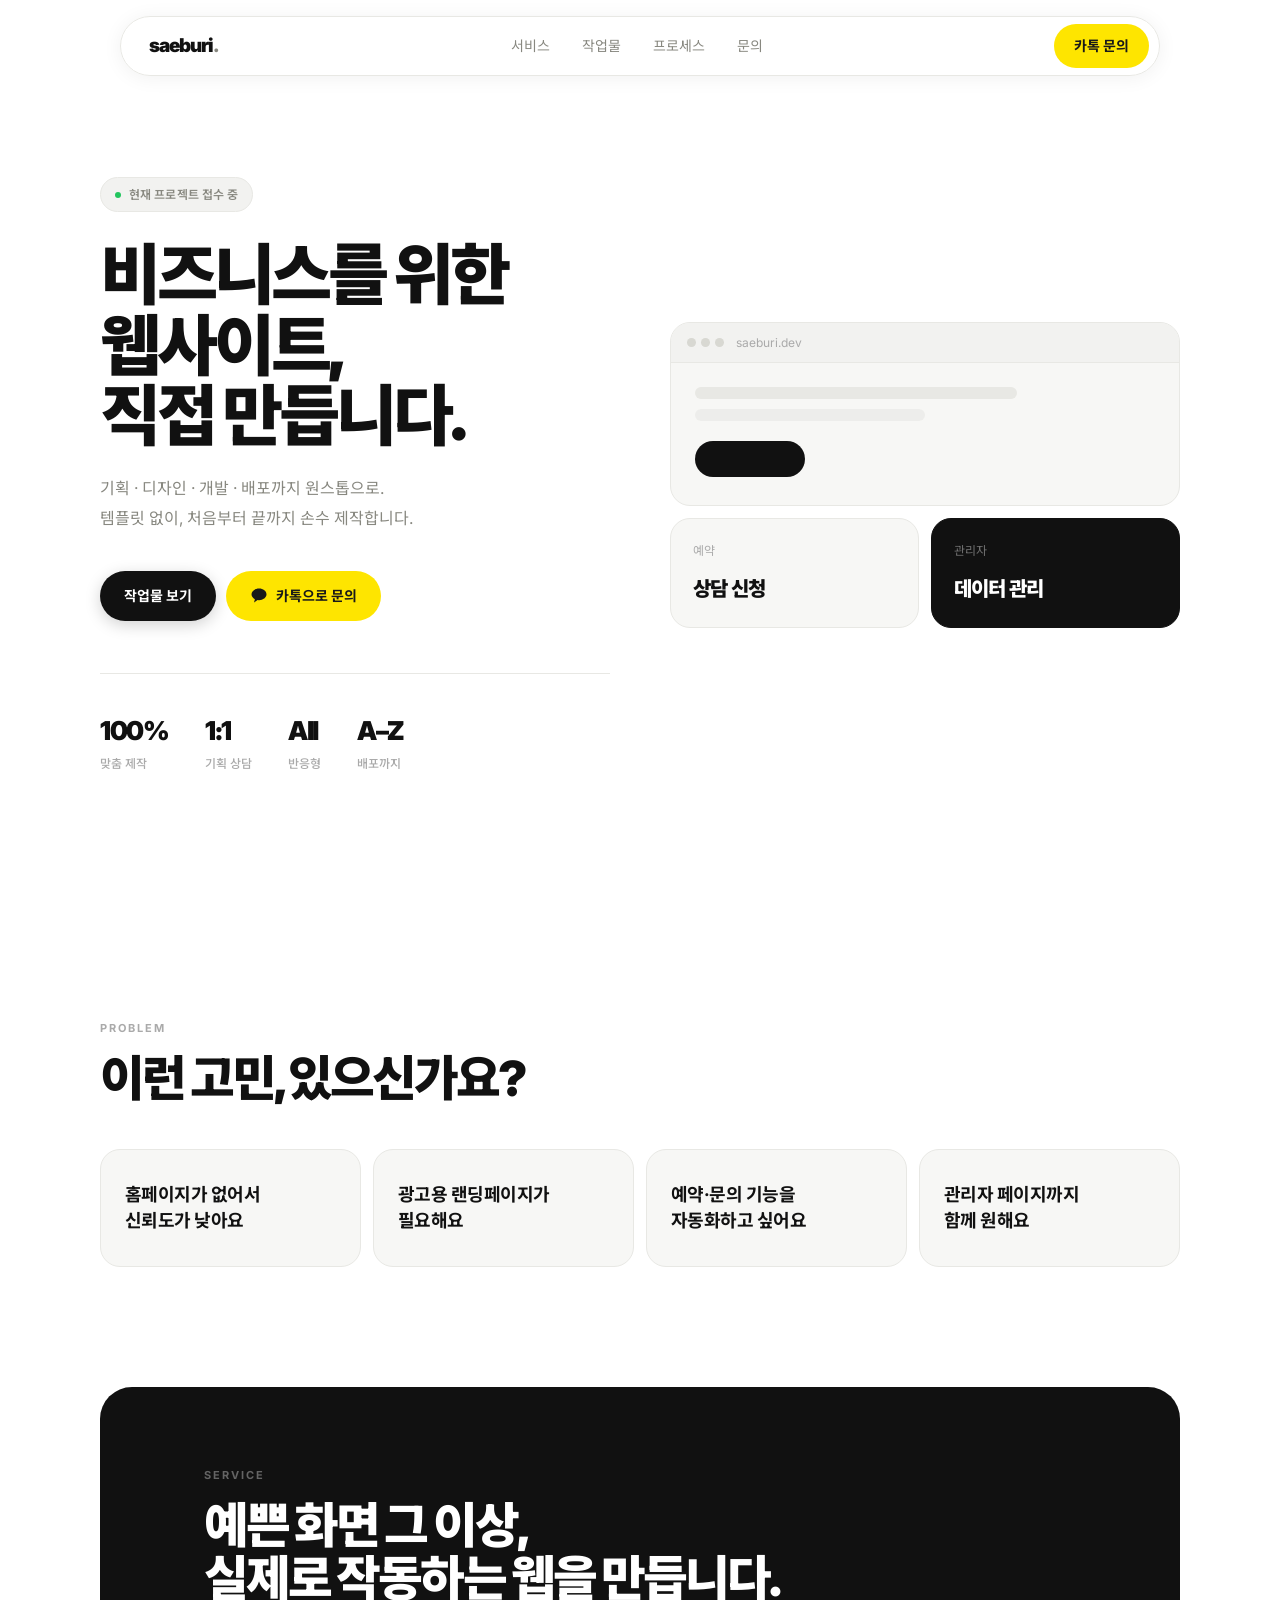
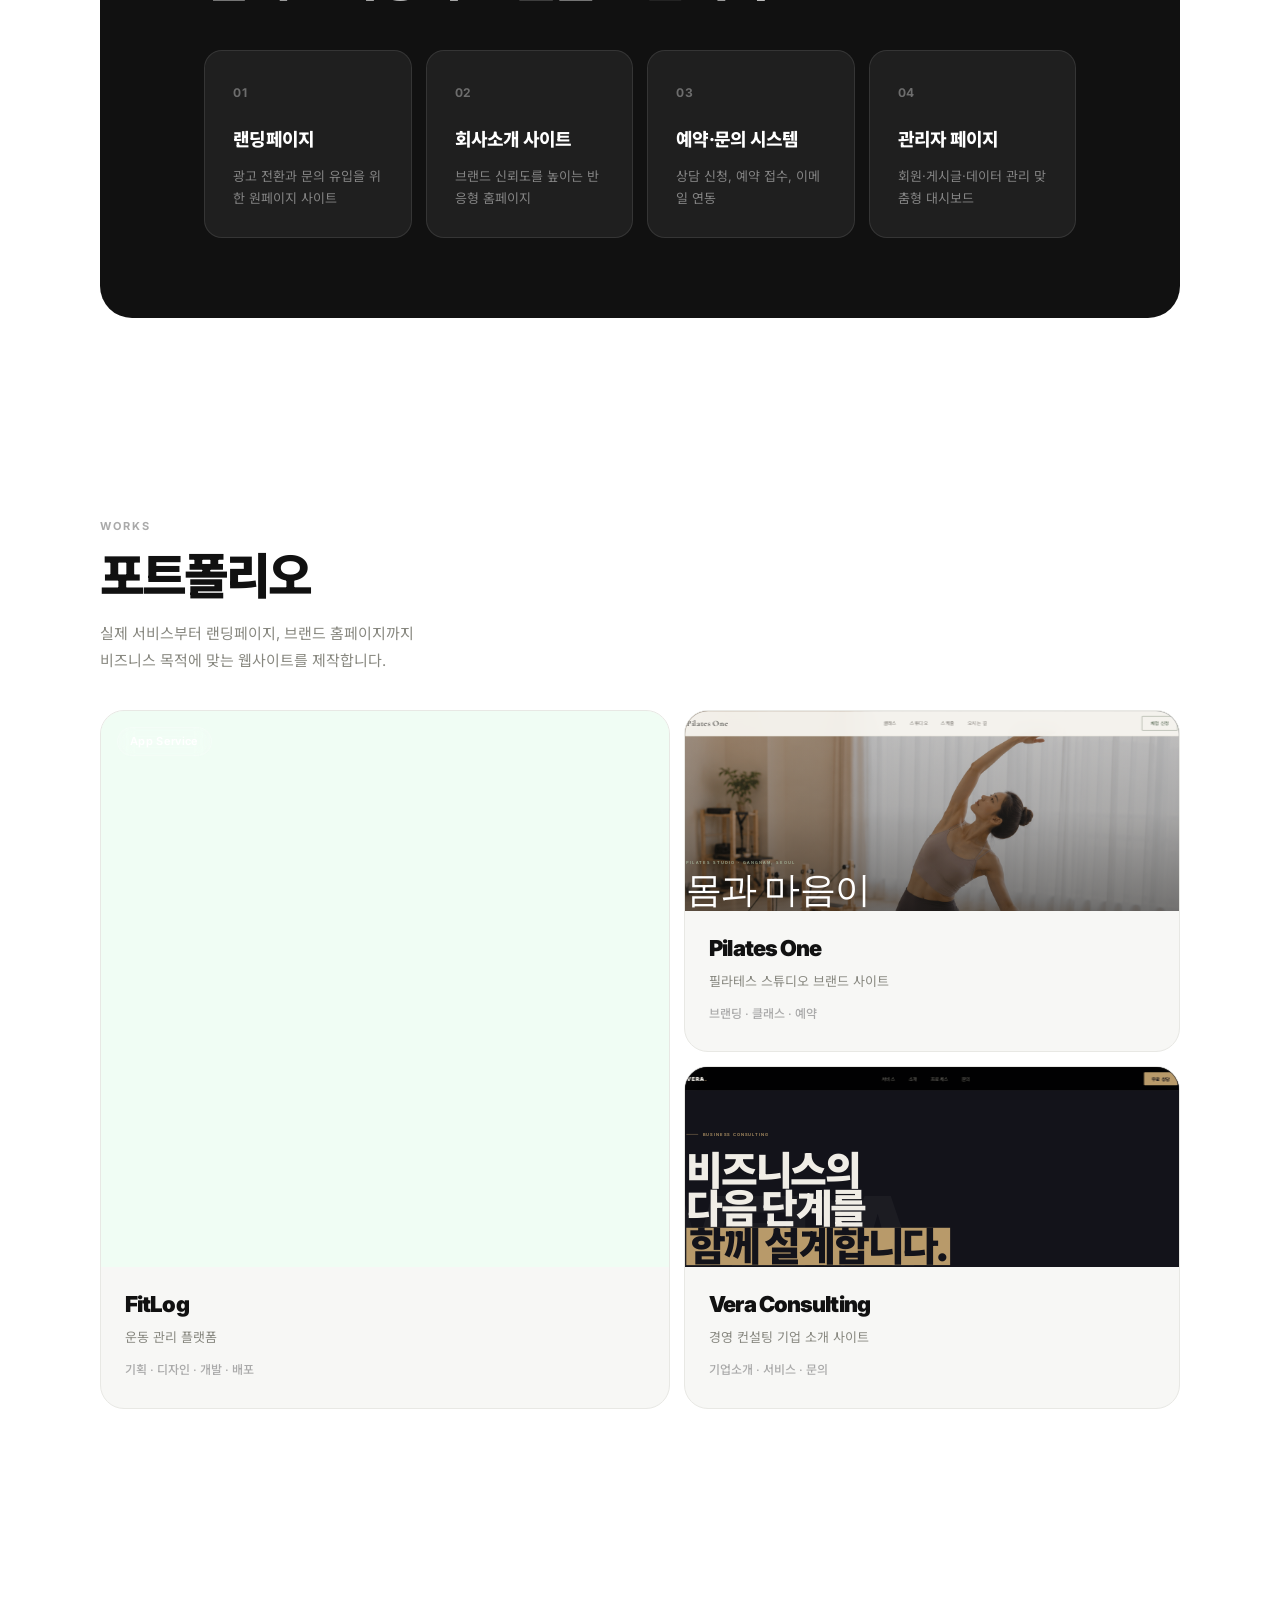
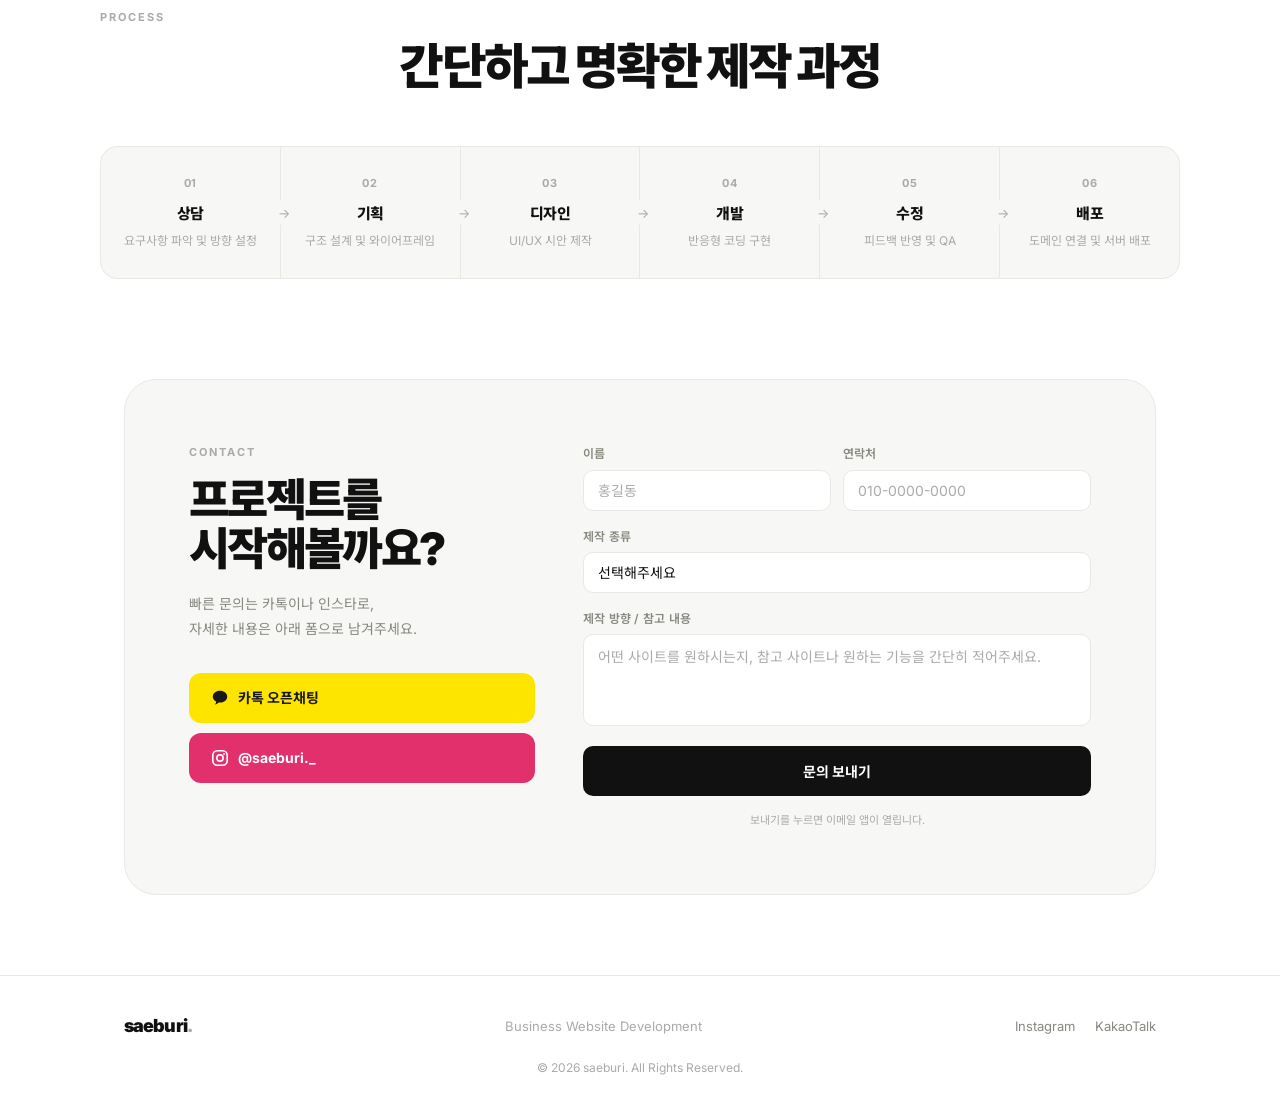
==== index.html @ e7683516 "Initial commit: saeburi portfolio site" ====
<!DOCTYPE html>
<html lang="ko">
<head>
  <meta charset="UTF-8" />
  <meta name="viewport" content="width=device-width, initial-scale=1.0" />
  <title>saeburi | 웹사이트 제작</title>
  <link rel="preconnect" href="https://fonts.googleapis.com">
  <link rel="preconnect" href="https://fonts.gstatic.com" crossorigin>
  <link href="https://fonts.googleapis.com/css2?family=Inter:wght@400;500;600;700;800;900&family=Noto+Sans+KR:wght@400;500;600;700;800;900&display=swap" rel="stylesheet">
  <link rel="stylesheet" href="style.css" />
</head>
<body>

  <!-- NAV -->
  <header class="nav-wrap">
    <nav class="nav">
      <a href="#home" class="nav-logo">saeburi<span class="dot">.</span></a>
      <ul class="nav-links">
        <li><a href="#service">서비스</a></li>
        <li><a href="#works">작업물</a></li>
        <li><a href="#process">프로세스</a></li>
        <li><a href="#contact">문의</a></li>
      </ul>
      <a href="https://open.kakao.com/o/szGfuDyi" target="_blank" class="nav-cta">카톡 문의</a>
    </nav>
  </header>

  <main>

    <!-- HERO -->
    <section id="home" class="hero">
      <div class="hero-inner">
        <div class="hero-badge">
          <span class="badge-dot"></span>
          현재 프로젝트 접수 중
        </div>
        <h1 class="hero-title">
          <span class="line">비즈니스를 위한</span>
          <span class="line grad">웹사이트,</span>
          <span class="line">직접 만듭니다.</span>
        </h1>
        <p class="hero-sub">
          기획 · 디자인 · 개발 · 배포까지 원스톱으로.<br>
          템플릿 없이, 처음부터 끝까지 손수 제작합니다.
        </p>
        <div class="hero-btns">
          <a href="#works" class="hbtn primary">작업물 보기</a>
          <a href="https://open.kakao.com/o/szGfuDyi" target="_blank" class="hbtn kakao">
            <svg width="18" height="18" viewBox="0 0 18 18" fill="none"><path d="M9 1.5C4.858 1.5 1.5 4.134 1.5 7.37c0 2.075 1.352 3.895 3.394 4.95l-.864 3.13 3.56-2.347A9.3 9.3 0 009 13.24c4.142 0 7.5-2.634 7.5-5.87S13.142 1.5 9 1.5z" fill="currentColor"/></svg>
            카톡으로 문의
          </a>
        </div>
        <div class="hero-stats">
          <div><b>100%</b><span>맞춤 제작</span></div>
          <div><b>1:1</b><span>기획 상담</span></div>
          <div><b>All</b><span>반응형</span></div>
          <div><b>A–Z</b><span>배포까지</span></div>
        </div>
      </div>
      <div class="hero-visual">
        <div class="hv-card main">
          <div class="hv-browser">
            <div class="hv-dots"><span></span><span></span><span></span></div>
            <span>saeburi.dev</span>
          </div>
          <div class="hv-body">
            <div class="hv-bar w70"></div>
            <div class="hv-bar w50 sm"></div>
            <div class="hv-btn"></div>
          </div>
        </div>
        <div class="hv-row">
          <div class="hv-card mini green">
            <p>예약</p>
            <strong>상담 신청</strong>
          </div>
          <div class="hv-card mini dark">
            <p>관리자</p>
            <strong>데이터 관리</strong>
          </div>
        </div>
      </div>
    </section>

    <!-- PROBLEM -->
    <section class="problem-section">
      <div class="wrap">
        <div class="section-label">Problem</div>
        <h2 class="section-title">이런 고민, 있으신가요?</h2>
        <div class="bento">
          <div class="bento-card b1">홈페이지가 없어서<br>신뢰도가 낮아요</div>
          <div class="bento-card b2">광고용 랜딩페이지가<br>필요해요</div>
          <div class="bento-card b3">예약·문의 기능을<br>자동화하고 싶어요</div>
          <div class="bento-card b4">관리자 페이지까지<br>함께 원해요</div>
        </div>
      </div>
    </section>

    <!-- SERVICE -->
    <section id="service" class="service-section">
      <div class="wrap">
        <div class="section-label">Service</div>
        <h2 class="section-title">예쁜 화면 그 이상,<br>실제로 작동하는 웹을 만듭니다.</h2>
        <div class="service-grid">
          <div class="svc-card">
            <span class="svc-num">01</span>
            <h3>랜딩페이지</h3>
            <p>광고 전환과 문의 유입을 위한 원페이지 사이트</p>
          </div>
          <div class="svc-card">
            <span class="svc-num">02</span>
            <h3>회사소개 사이트</h3>
            <p>브랜드 신뢰도를 높이는 반응형 홈페이지</p>
          </div>
          <div class="svc-card">
            <span class="svc-num">03</span>
            <h3>예약·문의 시스템</h3>
            <p>상담 신청, 예약 접수, 이메일 연동</p>
          </div>
          <div class="svc-card">
            <span class="svc-num">04</span>
            <h3>관리자 페이지</h3>
            <p>회원·게시글·데이터 관리 맞춤형 대시보드</p>
          </div>
        </div>
      </div>
    </section>

    <!-- WORKS -->
    <section id="works" class="works-section">
      <div class="wrap">
        <div class="section-label">Works</div>
        <h2 class="section-title">포트폴리오</h2>
        <p class="works-desc">실제 서비스부터 랜딩페이지, 브랜드 홈페이지까지<br>비즈니스 목적에 맞는 웹사이트를 제작합니다.</p>
        <div class="works-grid">
          <article class="wk-card wk-large">
            <a href="https://fitlog-web-inky.vercel.app/" target="_blank" class="wk-link">
              <div class="wk-thumb fitlog">
                <div class="wk-badge">App Service</div>
                <div class="wk-hover">바로가기 →</div>
                <iframe
                  src="https://fitlog-web-inky.vercel.app/"
                  class="wk-iframe"
                  scrolling="no"
                  tabindex="-1"
                ></iframe>
              </div>
              <div class="wk-info">
                <h3>FitLog</h3>
                <p>운동 관리 플랫폼</p>
                <div class="wk-tags"><span>기획 · 디자인 · 개발 · 배포</span></div>
              </div>
            </a>
          </article>
          <article class="wk-card">
            <a href="pilates.html" target="_blank" class="wk-link">
              <div class="wk-thumb pilates">
                <div class="wk-badge">Pilates Studio</div>
                <div class="wk-hover">바로가기 →</div>
                <iframe src="pilates.html" class="wk-iframe" scrolling="no" tabindex="-1"></iframe>
              </div>
              <div class="wk-info">
                <h3>Pilates One</h3>
                <p>필라테스 스튜디오 브랜드 사이트</p>
                <div class="wk-tags"><span>브랜딩 · 클래스 · 예약</span></div>
              </div>
            </a>
          </article>
          <article class="wk-card">
            <a href="consulting.html" target="_blank" class="wk-link">
              <div class="wk-thumb consulting">
                <div class="wk-badge">Consulting</div>
                <div class="wk-hover">바로가기 →</div>
                <iframe src="consulting.html" class="wk-iframe" scrolling="no" tabindex="-1"></iframe>
              </div>
              <div class="wk-info">
                <h3>Vera Consulting</h3>
                <p>경영 컨설팅 기업 소개 사이트</p>
                <div class="wk-tags"><span>기업소개 · 서비스 · 문의</span></div>
              </div>
            </a>
          </article>
        </div>
      </div>
    </section>

    <!-- PROCESS -->
    <section id="process" class="process-section">
      <div class="wrap">
        <div class="section-label">Process</div>
        <h2 class="section-title center">간단하고 명확한 제작 과정</h2>
        <div class="process-list">
          <div class="proc-item">
            <span class="proc-num">01</span>
            <strong>상담</strong>
            <p>요구사항 파악 및 방향 설정</p>
          </div>
          <div class="proc-item">
            <span class="proc-num">02</span>
            <strong>기획</strong>
            <p>구조 설계 및 와이어프레임</p>
          </div>
          <div class="proc-item">
            <span class="proc-num">03</span>
            <strong>디자인</strong>
            <p>UI/UX 시안 제작</p>
          </div>
          <div class="proc-item">
            <span class="proc-num">04</span>
            <strong>개발</strong>
            <p>반응형 코딩 구현</p>
          </div>
          <div class="proc-item">
            <span class="proc-num">05</span>
            <strong>수정</strong>
            <p>피드백 반영 및 QA</p>
          </div>
          <div class="proc-item">
            <span class="proc-num">06</span>
            <strong>배포</strong>
            <p>도메인 연결 및 서버 배포</p>
          </div>
        </div>
      </div>
    </section>

    <!-- CONTACT -->
    <section id="contact" class="contact-section">
      <div class="wrap contact-wrap">
        <div class="contact-left">
          <div class="section-label">Contact</div>
          <h2 class="contact-title">프로젝트를<br>시작해볼까요?</h2>
          <p class="contact-sub">빠른 문의는 카톡이나 인스타로,<br>자세한 내용은 아래 폼으로 남겨주세요.</p>
          <div class="contact-quick">
            <a href="https://open.kakao.com/o/szGfuDyi" target="_blank" class="cbtn kakao">
              <svg width="18" height="18" viewBox="0 0 20 20" fill="none"><path d="M10 2C5.582 2 2 4.926 2 8.52c0 2.306 1.502 4.328 3.771 5.5l-.96 3.48 3.956-2.608A10.3 10.3 0 0010 15.04c4.418 0 8-2.926 8-6.52S14.418 2 10 2z" fill="currentColor"/></svg>
              카톡 오픈채팅
            </a>
            <a href="https://instagram.com/saeburi._" target="_blank" class="cbtn insta">
              <svg width="18" height="18" viewBox="0 0 20 20" fill="none"><rect x="2" y="2" width="16" height="16" rx="5" stroke="currentColor" stroke-width="1.8"/><circle cx="10" cy="10" r="3.5" stroke="currentColor" stroke-width="1.8"/><circle cx="14.5" cy="5.5" r="1" fill="currentColor"/></svg>
              @saeburi._
            </a>
          </div>
        </div>
        <form class="contact-form" id="contactForm">
          <div class="form-row">
            <div class="form-group">
              <label for="f-name">이름</label>
              <input type="text" id="f-name" placeholder="홍길동" required />
            </div>
            <div class="form-group">
              <label for="f-contact">연락처</label>
              <input type="text" id="f-contact" placeholder="010-0000-0000" />
            </div>
          </div>
          <div class="form-group">
            <label for="f-type">제작 종류</label>
            <select id="f-type">
              <option value="" disabled selected>선택해주세요</option>
              <option>랜딩페이지</option>
              <option>회사소개 사이트</option>
              <option>예약·문의 시스템</option>
              <option>관리자 페이지</option>
              <option>기타</option>
            </select>
          </div>
          <div class="form-group">
            <label for="f-desc">제작 방향 / 참고 내용</label>
            <textarea id="f-desc" rows="4" placeholder="어떤 사이트를 원하시는지, 참고 사이트나 원하는 기능을 간단히 적어주세요."></textarea>
          </div>
          <button type="submit" class="form-submit">문의 보내기</button>
          <p class="form-note">보내기를 누르면 이메일 앱이 열립니다.</p>
        </form>
      </div>
    </section>

  </main>

  <footer class="footer">
    <div class="wrap footer-inner">
      <strong class="footer-logo">saeburi<span>.</span></strong>
      <span>Business Website Development</span>
      <div class="footer-links">
        <a href="https://instagram.com/saeburi._" target="_blank">Instagram</a>
        <a href="https://open.kakao.com/o/szGfuDyi" target="_blank">KakaoTalk</a>
      </div>
    </div>
    <p class="footer-copy">© 2026 saeburi. All Rights Reserved.</p>
  </footer>

  <script src="script.js"></script>
</body>
</html>
---- style.css ----
:root {
  --bg: #ffffff;
  --bg2: #f7f7f5;
  --surface: #f2f2f0;
  --border: #e8e8e4;
  --border2: #d8d8d2;
  --text: #111111;
  --muted: #888880;
  --subtle: #aaaaaa;
  --accent: #111111;
  --kakao: #FEE500;
  --kakao-text: #191919;
  --insta: #E1306C;
}

*, *::before, *::after { box-sizing: border-box; margin: 0; padding: 0; }
html { scroll-behavior: smooth; }
body {
  font-family: 'Inter', 'Noto Sans KR', sans-serif;
  background: var(--bg);
  color: var(--text);
  line-height: 1.6;
  overflow-x: hidden;
}
a { text-decoration: none; color: inherit; }

.wrap {
  width: min(1080px, calc(100% - 48px));
  margin: 0 auto;
}

/* ── NAV ── */
.nav-wrap {
  position: fixed;
  top: 16px;
  left: 50%;
  transform: translateX(-50%);
  width: min(1040px, calc(100% - 32px));
  z-index: 100;
  transition: top .3s;
}
.nav {
  background: rgba(255,255,255,.88);
  backdrop-filter: blur(20px);
  border: 1px solid var(--border);
  border-radius: 999px;
  height: 60px;
  display: flex;
  align-items: center;
  justify-content: space-between;
  padding: 0 10px 0 28px;
  box-shadow: 0 2px 20px rgba(0,0,0,.06);
}
.nav-logo {
  font-size: 19px;
  font-weight: 900;
  letter-spacing: -.05em;
  color: var(--text);
}
.nav-logo .dot { color: var(--muted); }
.nav-links {
  display: flex;
  list-style: none;
  gap: 32px;
}
.nav-links a {
  font-size: 14px;
  color: var(--muted);
  transition: color .2s;
}
.nav-links a:hover { color: var(--text); }
.nav-cta {
  background: var(--kakao);
  color: var(--kakao-text);
  font-size: 14px;
  font-weight: 700;
  padding: 11px 20px;
  border-radius: 999px;
  transition: opacity .2s;
}
.nav-cta:hover { opacity: .85; }

/* ── HERO ── */
.hero {
  min-height: 100vh;
  padding: 150px max(24px, calc((100vw - 1080px)/2)) 100px;
  display: grid;
  grid-template-columns: 1fr 1fr;
  gap: 60px;
  align-items: center;
}
.hero-badge {
  display: inline-flex;
  align-items: center;
  gap: 8px;
  background: var(--surface);
  border: 1px solid var(--border);
  color: var(--muted);
  font-size: 12px;
  font-weight: 600;
  padding: 7px 14px;
  border-radius: 999px;
  margin-bottom: 28px;
  letter-spacing: .01em;
}
.badge-dot {
  width: 6px; height: 6px;
  background: #22c55e;
  border-radius: 50%;
  animation: pulse 2.5s infinite;
}
@keyframes pulse {
  0%, 100% { opacity: 1; }
  50% { opacity: .4; }
}
.hero-title {
  font-size: clamp(42px, 5.2vw, 76px);
  font-weight: 900;
  line-height: 1.06;
  letter-spacing: -.06em;
  margin-bottom: 22px;
  color: var(--text);
}
.hero-title .line { display: block; }
.hero-title .light { color: var(--muted); font-weight: 400; }
.hero-sub {
  font-size: 16px;
  color: var(--muted);
  line-height: 1.85;
  margin-bottom: 38px;
}
.hero-btns {
  display: flex;
  gap: 10px;
  flex-wrap: wrap;
  margin-bottom: 52px;
}
.hbtn {
  display: inline-flex;
  align-items: center;
  gap: 8px;
  height: 50px;
  padding: 0 24px;
  border-radius: 999px;
  font-size: 14px;
  font-weight: 700;
  transition: transform .2s, box-shadow .2s, opacity .2s;
}
.hbtn:hover { transform: translateY(-2px); }
.hbtn.primary {
  background: var(--text);
  color: #fff;
  box-shadow: 0 4px 16px rgba(0,0,0,.18);
}
.hbtn.primary:hover { box-shadow: 0 8px 24px rgba(0,0,0,.22); }
.hbtn.kakao {
  background: var(--kakao);
  color: var(--kakao-text);
}
.hero-stats {
  display: flex;
  gap: 36px;
  padding-top: 36px;
  border-top: 1px solid var(--border);
}
.hero-stats div { display: flex; flex-direction: column; gap: 2px; }
.hero-stats b {
  font-size: 26px;
  font-weight: 900;
  letter-spacing: -.05em;
}
.hero-stats span { font-size: 12px; color: var(--subtle); font-weight: 500; }

/* Hero Visual */
.hero-visual { display: flex; flex-direction: column; gap: 12px; }
.hv-card {
  background: var(--bg2);
  border: 1px solid var(--border);
  border-radius: 20px;
  overflow: hidden;
}
.hv-browser {
  background: var(--surface);
  height: 40px;
  display: flex;
  align-items: center;
  gap: 12px;
  padding: 0 16px;
  font-size: 12px;
  color: var(--subtle);
  border-bottom: 1px solid var(--border);
}
.hv-dots { display: flex; gap: 5px; }
.hv-dots span {
  width: 9px; height: 9px;
  border-radius: 50%;
  background: var(--border2);
}
.hv-body { padding: 24px 24px 28px; }
.hv-bar {
  height: 12px;
  background: var(--border);
  border-radius: 99px;
  margin-bottom: 10px;
}
.hv-bar.w70 { width: 70%; }
.hv-bar.w50 { width: 50%; opacity: .6; }
.hv-btn {
  width: 110px; height: 36px;
  background: var(--text);
  border-radius: 99px;
  margin-top: 20px;
}
.hv-row { display: grid; grid-template-columns: 1fr 1fr; gap: 12px; }
.hv-card.mini {
  padding: 22px;
  min-height: 110px;
  display: flex;
  flex-direction: column;
  justify-content: space-between;
}
.hv-card.mini p { font-size: 12px; color: var(--subtle); }
.hv-card.mini strong { font-size: 20px; font-weight: 900; letter-spacing: -.04em; }
.hv-card.mini.dark {
  background: var(--text);
  border-color: var(--text);
  color: #fff;
}
.hv-card.mini.dark p { color: rgba(255,255,255,.4); }

/* ── SECTION COMMON ── */
.section-label {
  font-size: 11px;
  font-weight: 700;
  letter-spacing: .18em;
  text-transform: uppercase;
  color: var(--subtle);
  margin-bottom: 14px;
}
.section-title {
  font-size: clamp(30px, 3.8vw, 50px);
  font-weight: 900;
  letter-spacing: -.06em;
  line-height: 1.1;
  margin-bottom: 44px;
}
.section-title.center { text-align: center; margin-bottom: 52px; }

/* ── PROBLEM ── */
.problem-section { padding: 120px 0; }
.bento {
  display: grid;
  grid-template-columns: repeat(4, 1fr);
  gap: 12px;
}
.bento-card {
  background: var(--bg2);
  border: 1px solid var(--border);
  border-radius: 20px;
  padding: 32px 24px;
  font-size: 18px;
  font-weight: 700;
  line-height: 1.45;
  letter-spacing: -.03em;
  color: var(--text);
  transition: border-color .25s, transform .25s;
}
.bento-card:hover {
  border-color: var(--border2);
  transform: translateY(-4px);
}

/* ── SERVICE ── */
.service-section {
  background: var(--text);
  border-radius: 32px;
  width: min(1080px, calc(100% - 48px));
  margin: 0 auto 100px;
  padding: 80px;
}
.service-section .section-label { color: rgba(255,255,255,.35); }
.service-section .section-title { color: #fff; }
.service-grid {
  display: grid;
  grid-template-columns: repeat(4, 1fr);
  gap: 14px;
}
.svc-card {
  background: rgba(255,255,255,.06);
  border: 1px solid rgba(255,255,255,.1);
  border-radius: 18px;
  padding: 28px;
  transition: background .25s, transform .25s;
}
.svc-card:hover {
  background: rgba(255,255,255,.1);
  transform: translateY(-4px);
}
.svc-num {
  font-size: 12px;
  font-weight: 700;
  color: rgba(255,255,255,.35);
  letter-spacing: .08em;
}
.svc-card h3 {
  font-size: 18px;
  font-weight: 800;
  letter-spacing: -.04em;
  margin: 22px 0 10px;
  color: #fff;
}
.svc-card p {
  font-size: 13px;
  color: rgba(255,255,255,.45);
  line-height: 1.7;
}

/* ── WORKS ── */
.works-section { padding: 100px 0; }
.works-grid {
  display: grid;
  grid-template-columns: 1.15fr 1fr;
  gap: 14px;
}
.wk-card {
  background: var(--bg2);
  border: 1px solid var(--border);
  border-radius: 24px;
  overflow: hidden;
  transition: transform .3s, box-shadow .3s;
}
.wk-card:hover {
  transform: translateY(-5px);
  box-shadow: 0 16px 48px rgba(0,0,0,.08);
}
.wk-card.wk-large {
  grid-row: span 2;
  display: flex;
  flex-direction: column;
}
.wk-card.wk-large .wk-link {
  flex: 1;
  display: flex;
  flex-direction: column;
}
.wk-thumb {
  position: relative;
  height: 200px;
  overflow: hidden;
  background: #f2f2f0;
}
.wk-card.wk-large .wk-thumb {
  flex: 1;
  height: auto;
  min-height: 300px;
}
.wk-thumb.fitlog     { background: #f0fdf4; }
.wk-thumb.pilates    { background: #1c1c1a; }
.wk-thumb.consulting { background: #000000; }
.wk-badge {
  position: absolute;
  top: 16px; left: 16px;
  background: rgba(255,255,255,.12);
  backdrop-filter: blur(8px);
  border: 1px solid rgba(255,255,255,.18);
  color: #fff;
  font-size: 11px;
  font-weight: 600;
  padding: 5px 12px;
  border-radius: 999px;
  letter-spacing: .03em;
}
.wk-link { display: block; color: inherit; }
.wk-iframe {
  position: absolute;
  top: 0;
  left: 50%;
  margin-left: -720px;
  width: 1440px;
  height: 900px;
  border: none;
  transform: scale(0.37);
  transform-origin: top center;
  pointer-events: none;
}
.wk-card.wk-large .wk-iframe {
  transform: scale(0.6);
}
.wk-hover {
  position: absolute;
  bottom: 16px; right: 16px;
  background: rgba(255,255,255,.15);
  backdrop-filter: blur(8px);
  border: 1px solid rgba(255,255,255,.2);
  color: #fff;
  font-size: 12px;
  font-weight: 600;
  padding: 6px 14px;
  border-radius: 999px;
  opacity: 0;
  transform: translateY(4px);
  transition: opacity .25s, transform .25s;
}
.wk-card:hover .wk-hover { opacity: 1; transform: translateY(0); }
.works-desc {
  font-size: 15px;
  color: var(--muted);
  line-height: 1.8;
  margin-top: -28px;
  margin-bottom: 36px;
}
.wk-tags { margin-top: 8px; }
.wk-tags span {
  font-size: 12px;
  color: var(--subtle);
  font-weight: 500;
}
.wk-info { padding: 20px 24px 26px; }
.wk-info h3 {
  font-size: 22px;
  font-weight: 900;
  letter-spacing: -.04em;
  margin-bottom: 5px;
}
.wk-info p { font-size: 13px; color: var(--muted); }

/* ── PROCESS ── */
.process-section { padding: 100px 0; }
.process-list {
  display: flex;
  gap: 0;
}
.proc-item {
  flex: 1;
  background: var(--bg2);
  border: 1px solid var(--border);
  border-right: none;
  padding: 28px 16px;
  text-align: center;
  transition: background .25s, transform .25s;
  position: relative;
}
.proc-item:first-child { border-radius: 18px 0 0 18px; }
.proc-item:last-child  { border-radius: 0 18px 18px 0; border-right: 1px solid var(--border); }
.proc-item:not(:last-child)::after {
  content: '→';
  position: absolute;
  right: -10px;
  top: 50%;
  transform: translateY(-50%);
  font-size: 13px;
  color: var(--subtle);
  z-index: 1;
  background: var(--bg2);
  padding: 2px 0;
}
.proc-item:hover {
  background: var(--bg);
  z-index: 2;
}
.proc-num {
  display: block;
  font-size: 11px;
  font-weight: 700;
  color: var(--subtle);
  margin-bottom: 10px;
  letter-spacing: .08em;
}
.proc-item strong {
  display: block;
  font-size: 15px;
  font-weight: 800;
  letter-spacing: -.03em;
  margin-bottom: 6px;
}
.proc-item p { font-size: 12px; color: var(--subtle); line-height: 1.5; }

/* ── CONTACT ── */
.contact-section {
  width: min(1080px, calc(100% - 48px));
  margin: 0 auto 80px;
}
.contact-wrap {
  display: grid;
  grid-template-columns: 1fr 1.2fr;
  gap: 48px;
  align-items: start;
  background: var(--bg2);
  border: 1px solid var(--border);
  border-radius: 32px;
  padding: 64px 64px;
}
.contact-left { display: flex; flex-direction: column; }
.contact-title {
  font-size: clamp(30px, 3.5vw, 48px);
  font-weight: 900;
  letter-spacing: -.06em;
  line-height: 1.1;
  margin-bottom: 16px;
}
.contact-sub {
  font-size: 14px;
  color: var(--muted);
  line-height: 1.8;
  margin-bottom: 32px;
}
.contact-quick {
  display: flex;
  flex-direction: column;
  gap: 10px;
  margin-bottom: 24px;
}
.cbtn {
  display: inline-flex;
  align-items: center;
  gap: 9px;
  height: 50px;
  padding: 0 22px;
  border-radius: 12px;
  font-size: 14px;
  font-weight: 700;
  transition: transform .2s, opacity .2s;
}
.cbtn:hover { transform: translateY(-2px); opacity: .9; }
.cbtn.kakao { background: var(--kakao); color: var(--kakao-text); }
.cbtn.insta { background: var(--insta); color: #fff; }
.contact-mail {
  font-size: 12px;
  color: var(--subtle);
  margin-top: auto;
  padding-top: 20px;
  border-top: 1px solid var(--border);
}

/* ── FORM ── */
.contact-form {
  display: flex;
  flex-direction: column;
  gap: 16px;
}
.form-row {
  display: grid;
  grid-template-columns: 1fr 1fr;
  gap: 12px;
}
.form-group {
  display: flex;
  flex-direction: column;
  gap: 6px;
}
.form-group label {
  font-size: 12px;
  font-weight: 600;
  color: var(--muted);
  letter-spacing: .02em;
}
.form-group input,
.form-group select,
.form-group textarea {
  background: var(--bg);
  border: 1px solid var(--border);
  border-radius: 10px;
  padding: 11px 14px;
  font-size: 14px;
  font-family: inherit;
  color: var(--text);
  outline: none;
  transition: border-color .2s;
  resize: none;
  appearance: none;
  -webkit-appearance: none;
}
.form-group input::placeholder,
.form-group textarea::placeholder { color: var(--subtle); }
.form-group input:focus,
.form-group select:focus,
.form-group textarea:focus {
  border-color: var(--border2);
}
.form-group select { cursor: pointer; }
.form-submit {
  background: var(--text);
  color: #fff;
  border: none;
  border-radius: 10px;
  height: 50px;
  font-size: 14px;
  font-weight: 700;
  font-family: inherit;
  cursor: pointer;
  transition: opacity .2s, transform .2s;
  margin-top: 4px;
}
.form-submit:hover { opacity: .85; transform: translateY(-1px); }
.form-note {
  font-size: 11px;
  color: var(--subtle);
  text-align: center;
}

/* ── FOOTER ── */
.footer {
  padding: 36px max(24px, calc((100vw - 1080px)/2)) 30px;
  border-top: 1px solid var(--border);
}
.footer-inner {
  display: flex;
  align-items: center;
  justify-content: space-between;
  margin-bottom: 18px;
}
.footer-logo {
  font-size: 18px;
  font-weight: 900;
  letter-spacing: -.05em;
}
.footer-logo span { color: var(--subtle); }
.footer-inner > span { font-size: 13px; color: var(--subtle); }
.footer-links { display: flex; gap: 20px; }
.footer-links a {
  font-size: 13px;
  color: var(--muted);
  transition: color .2s;
}
.footer-links a:hover { color: var(--text); }
.footer-copy { font-size: 12px; color: var(--subtle); text-align: center; }

/* ── REVEAL ── */
.reveal {
  opacity: 0;
  transform: translateY(22px);
  transition: opacity .65s cubic-bezier(.2,.8,.2,1), transform .65s cubic-bezier(.2,.8,.2,1);
}
.reveal.visible { opacity: 1; transform: none; }

/* ── RESPONSIVE ── */
@media (max-width: 960px) {
  .hero {
    grid-template-columns: 1fr;
    padding-top: 110px;
    padding-bottom: 72px;
    gap: 40px;
  }
  .hero-visual {
    order: -1;
    max-width: 480px;
    margin: 0 auto;
    width: 100%;
  }
}

@media (max-width: 900px) {
  .nav-links { display: none; }
  .hero-title { font-size: 42px; }
  .hero-sub { font-size: 15px; }
  .hero-stats { gap: 24px; }
  .hero-stats b { font-size: 22px; }

  .problem-section { padding: 80px 0; }
  .bento { grid-template-columns: 1fr 1fr; }
  .bento-card { font-size: 16px; padding: 26px 20px; }

  .service-section { padding: 60px 28px; border-radius: 24px; }
  .service-grid { grid-template-columns: 1fr 1fr; }

  .works-section { padding: 80px 0; }
  .works-grid { grid-template-columns: 1fr; }
  .wk-card.wk-large { grid-row: auto; display: block; }
  .wk-card.wk-large .wk-link { display: block; }
  .wk-card.wk-large .wk-thumb { height: 220px; flex: none; }

  .process-section { padding: 80px 0; }
  .process-list { flex-wrap: wrap; }
  .proc-item { flex: 1 1 calc(33.33% - 2px); min-width: 0; border-right: 1px solid var(--border); border-radius: 0; }
  .proc-item:first-child { border-radius: 18px 0 0 0; }
  .proc-item:nth-child(3) { border-radius: 0 18px 0 0; }
  .proc-item:nth-child(4) { border-radius: 0 0 0 18px; }
  .proc-item:last-child { border-radius: 0 0 18px 0; }
  .proc-item:not(:last-child)::after { display: none; }

  .contact-section { margin-bottom: 60px; }
  .contact-wrap { grid-template-columns: 1fr; padding: 44px 32px; gap: 32px; }
  .contact-title { font-size: 34px; }

  .footer-inner { flex-direction: column; align-items: flex-start; gap: 12px; }
}

@media (max-width: 580px) {
  .nav { padding: 0 8px 0 20px; }
  .nav-logo { font-size: 17px; }
  .nav-cta { font-size: 13px; padding: 10px 16px; }

  .hero { padding-top: 100px; padding-bottom: 60px; }
  .hero-title { font-size: 34px; letter-spacing: -.05em; }
  .hero-sub { font-size: 14px; }
  .hero-btns { flex-direction: column; }
  .hbtn { justify-content: center; width: 100%; }
  .hero-stats { gap: 18px; flex-wrap: wrap; }
  .hero-stats b { font-size: 20px; }

  .section-title { font-size: 28px; }

  .bento { grid-template-columns: 1fr; }
  .bento-card { font-size: 15px; min-height: auto; padding: 24px 20px; }

  .service-section { padding: 48px 20px; border-radius: 20px; }
  .service-grid { grid-template-columns: 1fr; }
  .svc-card h3 { font-size: 17px; }

  .wk-info h3 { font-size: 20px; }

  .proc-item { flex: 1 1 calc(50% - 2px); }
  .proc-item:first-child { border-radius: 18px 0 0 0; }
  .proc-item:nth-child(2) { border-radius: 0 18px 0 0; }
  .proc-item:nth-child(3) { border-radius: 0; }
  .proc-item:nth-child(5) { border-radius: 0 0 0 18px; }
  .proc-item:last-child { border-radius: 0 0 18px 0; }
  .proc-item strong { font-size: 14px; }
  .proc-item p { display: none; }

  .contact-wrap { padding: 36px 20px; border-radius: 20px; }
  .contact-title { font-size: 28px; }
  .contact-quick { flex-direction: column; }
  .cbtn { width: 100%; justify-content: center; }
  .form-row { grid-template-columns: 1fr; }

  .footer-links { display: none; }
  .footer-copy { font-size: 12px; }
}
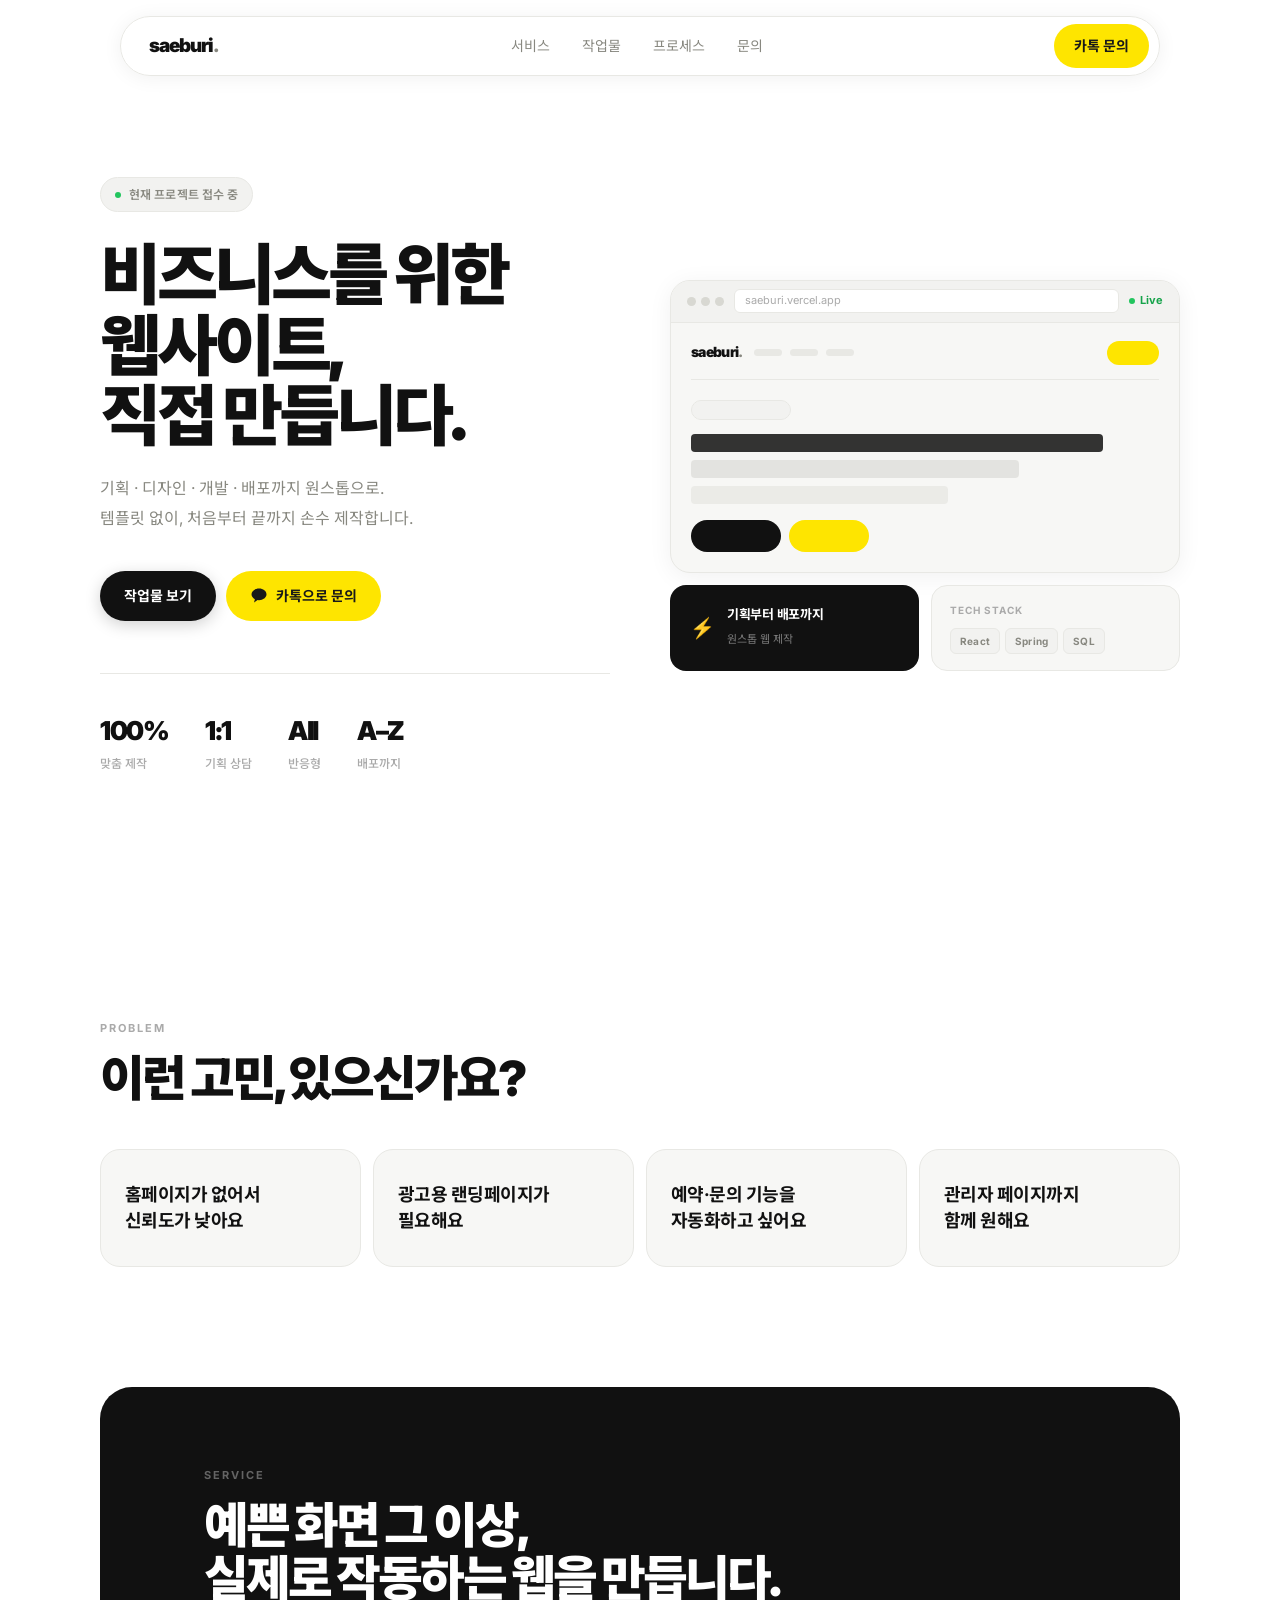
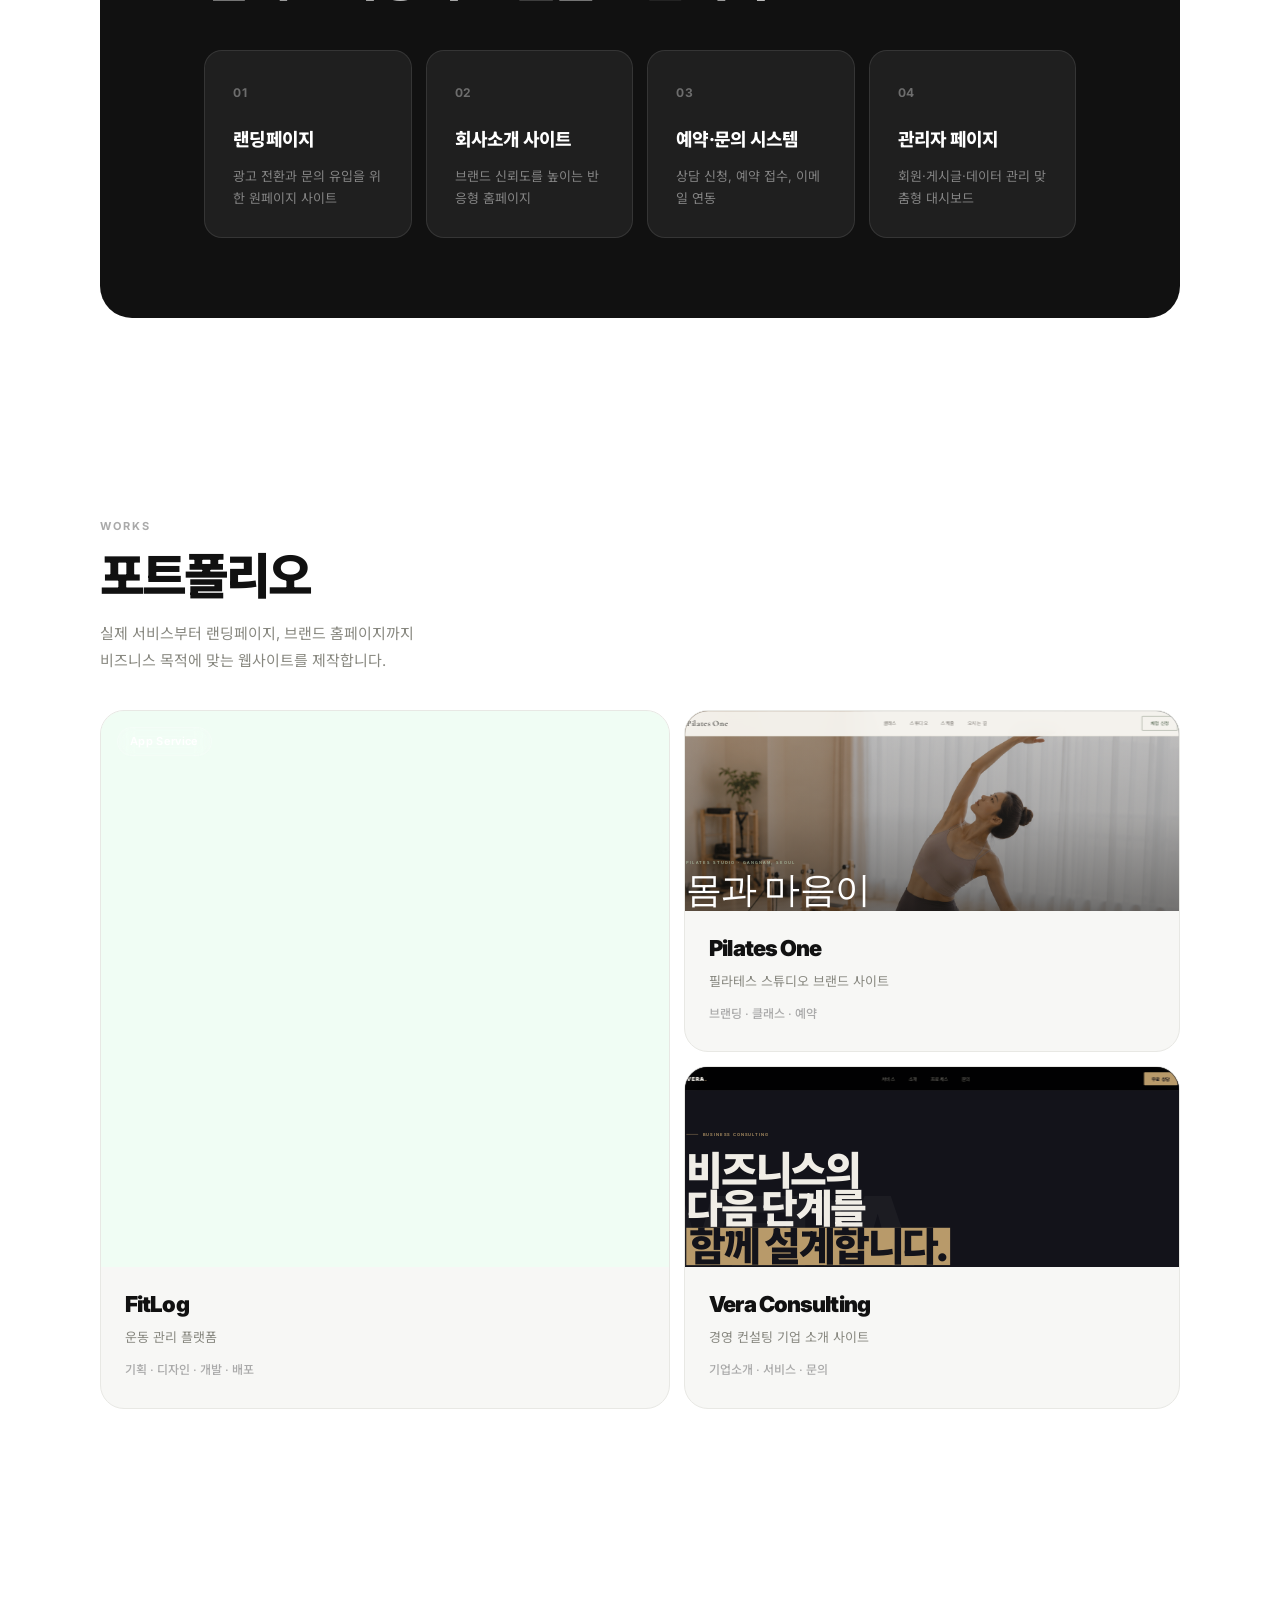
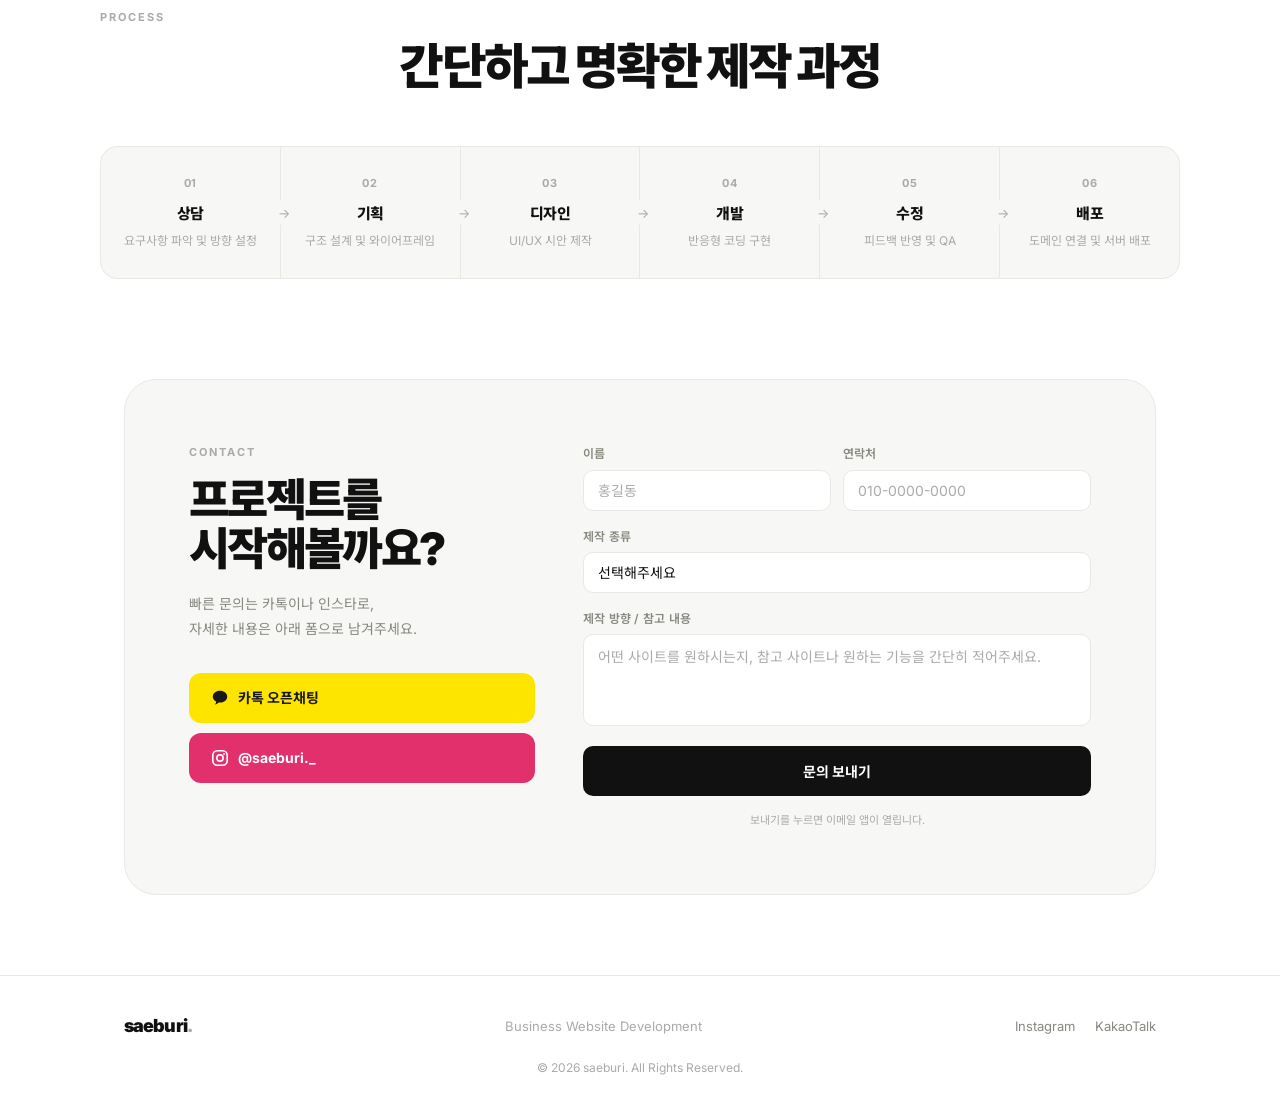
==== commit 515e43bf: "feat: redesign hero visual, update tech stack tags" ====
--- a/index.html
+++ b/index.html
@@ -58,25 +58,43 @@
         </div>
       </div>
       <div class="hero-visual">
-        <div class="hv-card main">
-          <div class="hv-browser">
-            <div class="hv-dots"><span></span><span></span><span></span></div>
-            <span>saeburi.dev</span>
-          </div>
-          <div class="hv-body">
-            <div class="hv-bar w70"></div>
-            <div class="hv-bar w50 sm"></div>
-            <div class="hv-btn"></div>
-          </div>
-        </div>
-        <div class="hv-row">
-          <div class="hv-card mini green">
-            <p>예약</p>
-            <strong>상담 신청</strong>
-          </div>
-          <div class="hv-card mini dark">
-            <p>관리자</p>
-            <strong>데이터 관리</strong>
+        <div class="hv-main-card">
+          <div class="hvm-browser">
+            <div class="hvm-dots"><span></span><span></span><span></span></div>
+            <div class="hvm-url">saeburi.vercel.app</div>
+            <div class="hvm-live"><span></span>Live</div>
+          </div>
+          <div class="hvm-body">
+            <div class="hvm-nav-mock">
+              <div class="hvm-brand">saeburi<span>.</span></div>
+              <div class="hvm-nav-items"><i></i><i></i><i></i></div>
+              <div class="hvm-nav-btn"></div>
+            </div>
+            <div class="hvm-hero-mock">
+              <div class="hvm-badge-mock"></div>
+              <div class="hvm-title-mock t1"></div>
+              <div class="hvm-title-mock t2"></div>
+              <div class="hvm-title-mock t3"></div>
+              <div class="hvm-btn-mock-row">
+                <div class="hvm-btn-mock dark"></div>
+                <div class="hvm-btn-mock yellow"></div>
+              </div>
+            </div>
+          </div>
+        </div>
+        <div class="hv-bottom-row">
+          <div class="hv-info-card">
+            <div class="hvic-icon">⚡</div>
+            <div>
+              <strong>기획부터 배포까지</strong>
+              <span>원스톱 웹 제작</span>
+            </div>
+          </div>
+          <div class="hv-stack-card">
+            <span class="hvs-label">Tech Stack</span>
+            <div class="hvs-tags">
+              <span>React</span><span>Spring</span><span>SQL</span>
+            </div>
           </div>
         </div>
       </div>
--- a/style.css
+++ b/style.css
@@ -173,60 +173,160 @@
 
 /* Hero Visual */
 .hero-visual { display: flex; flex-direction: column; gap: 12px; }
-.hv-card {
+
+/* Main browser card */
+.hv-main-card {
   background: var(--bg2);
   border: 1px solid var(--border);
   border-radius: 20px;
   overflow: hidden;
-}
-.hv-browser {
+  box-shadow: 0 4px 24px rgba(0,0,0,.06);
+}
+.hvm-browser {
   background: var(--surface);
-  height: 40px;
-  display: flex;
-  align-items: center;
-  gap: 12px;
+  height: 42px;
+  display: flex;
+  align-items: center;
+  gap: 10px;
   padding: 0 16px;
-  font-size: 12px;
-  color: var(--subtle);
   border-bottom: 1px solid var(--border);
 }
-.hv-dots { display: flex; gap: 5px; }
-.hv-dots span {
+.hvm-dots { display: flex; gap: 5px; }
+.hvm-dots span {
   width: 9px; height: 9px;
   border-radius: 50%;
   background: var(--border2);
 }
-.hv-body { padding: 24px 24px 28px; }
-.hv-bar {
-  height: 12px;
+.hvm-url {
+  flex: 1;
+  background: var(--bg);
+  border: 1px solid var(--border);
+  border-radius: 6px;
+  height: 24px;
+  font-size: 11px;
+  color: var(--subtle);
+  display: flex;
+  align-items: center;
+  padding: 0 10px;
+}
+.hvm-live {
+  display: flex;
+  align-items: center;
+  gap: 5px;
+  font-size: 11px;
+  font-weight: 700;
+  color: #16a34a;
+}
+.hvm-live span {
+  width: 6px; height: 6px;
+  background: #22c55e;
+  border-radius: 50%;
+  animation: pulse 2.5s infinite;
+}
+.hvm-body { padding: 18px 20px 20px; }
+.hvm-nav-mock {
+  display: flex;
+  align-items: center;
+  gap: 12px;
+  margin-bottom: 20px;
+  padding-bottom: 14px;
+  border-bottom: 1px solid var(--border);
+}
+.hvm-brand {
+  font-size: 14px;
+  font-weight: 900;
+  letter-spacing: -.05em;
+  color: var(--text);
+}
+.hvm-brand span { color: var(--muted); }
+.hvm-nav-items { display: flex; gap: 8px; flex: 1; }
+.hvm-nav-items i {
+  display: block;
+  width: 28px; height: 7px;
   background: var(--border);
   border-radius: 99px;
+}
+.hvm-nav-btn {
+  width: 52px; height: 24px;
+  background: var(--kakao);
+  border-radius: 99px;
+}
+.hvm-badge-mock {
+  width: 100px; height: 20px;
+  background: var(--surface);
+  border: 1px solid var(--border);
+  border-radius: 99px;
+  margin-bottom: 14px;
+}
+.hvm-title-mock {
+  height: 18px;
+  background: var(--text);
+  border-radius: 4px;
+  margin-bottom: 8px;
+}
+.hvm-title-mock.t1 { width: 88%; opacity: .85; }
+.hvm-title-mock.t2 { width: 70%; opacity: .6; background: var(--border2); }
+.hvm-title-mock.t3 { width: 55%; opacity: .4; background: var(--border2); }
+.hvm-btn-mock-row { display: flex; gap: 8px; margin-top: 16px; }
+.hvm-btn-mock {
+  height: 32px;
+  border-radius: 99px;
+}
+.hvm-btn-mock.dark { width: 90px; background: var(--text); }
+.hvm-btn-mock.yellow { width: 80px; background: var(--kakao); }
+
+/* Bottom row */
+.hv-bottom-row {
+  display: grid;
+  grid-template-columns: 1fr 1fr;
+  gap: 12px;
+}
+.hv-info-card {
+  background: var(--text);
+  border-radius: 16px;
+  padding: 18px 20px;
+  display: flex;
+  align-items: center;
+  gap: 12px;
+  color: #fff;
+}
+.hvic-icon { font-size: 20px; }
+.hv-info-card strong {
+  display: block;
+  font-size: 13px;
+  font-weight: 700;
+  letter-spacing: -.02em;
+}
+.hv-info-card span {
+  font-size: 11px;
+  color: rgba(255,255,255,.45);
+}
+.hv-stack-card {
+  background: var(--bg2);
+  border: 1px solid var(--border);
+  border-radius: 16px;
+  padding: 16px 18px;
+}
+.hvs-label {
+  display: block;
+  font-size: 10px;
+  font-weight: 700;
+  letter-spacing: .1em;
+  text-transform: uppercase;
+  color: var(--subtle);
   margin-bottom: 10px;
 }
-.hv-bar.w70 { width: 70%; }
-.hv-bar.w50 { width: 50%; opacity: .6; }
-.hv-btn {
-  width: 110px; height: 36px;
-  background: var(--text);
-  border-radius: 99px;
-  margin-top: 20px;
-}
-.hv-row { display: grid; grid-template-columns: 1fr 1fr; gap: 12px; }
-.hv-card.mini {
-  padding: 22px;
-  min-height: 110px;
-  display: flex;
-  flex-direction: column;
-  justify-content: space-between;
-}
-.hv-card.mini p { font-size: 12px; color: var(--subtle); }
-.hv-card.mini strong { font-size: 20px; font-weight: 900; letter-spacing: -.04em; }
-.hv-card.mini.dark {
-  background: var(--text);
-  border-color: var(--text);
-  color: #fff;
-}
-.hv-card.mini.dark p { color: rgba(255,255,255,.4); }
+.hvs-tags { display: flex; flex-wrap: wrap; gap: 5px; }
+.hvs-tags span {
+  font-size: 10px;
+  font-weight: 700;
+  background: var(--surface);
+  border: 1px solid var(--border);
+  color: var(--muted);
+  padding: 4px 9px;
+  border-radius: 6px;
+  letter-spacing: .02em;
+}
 
 /* ── SECTION COMMON ── */
 .section-label {
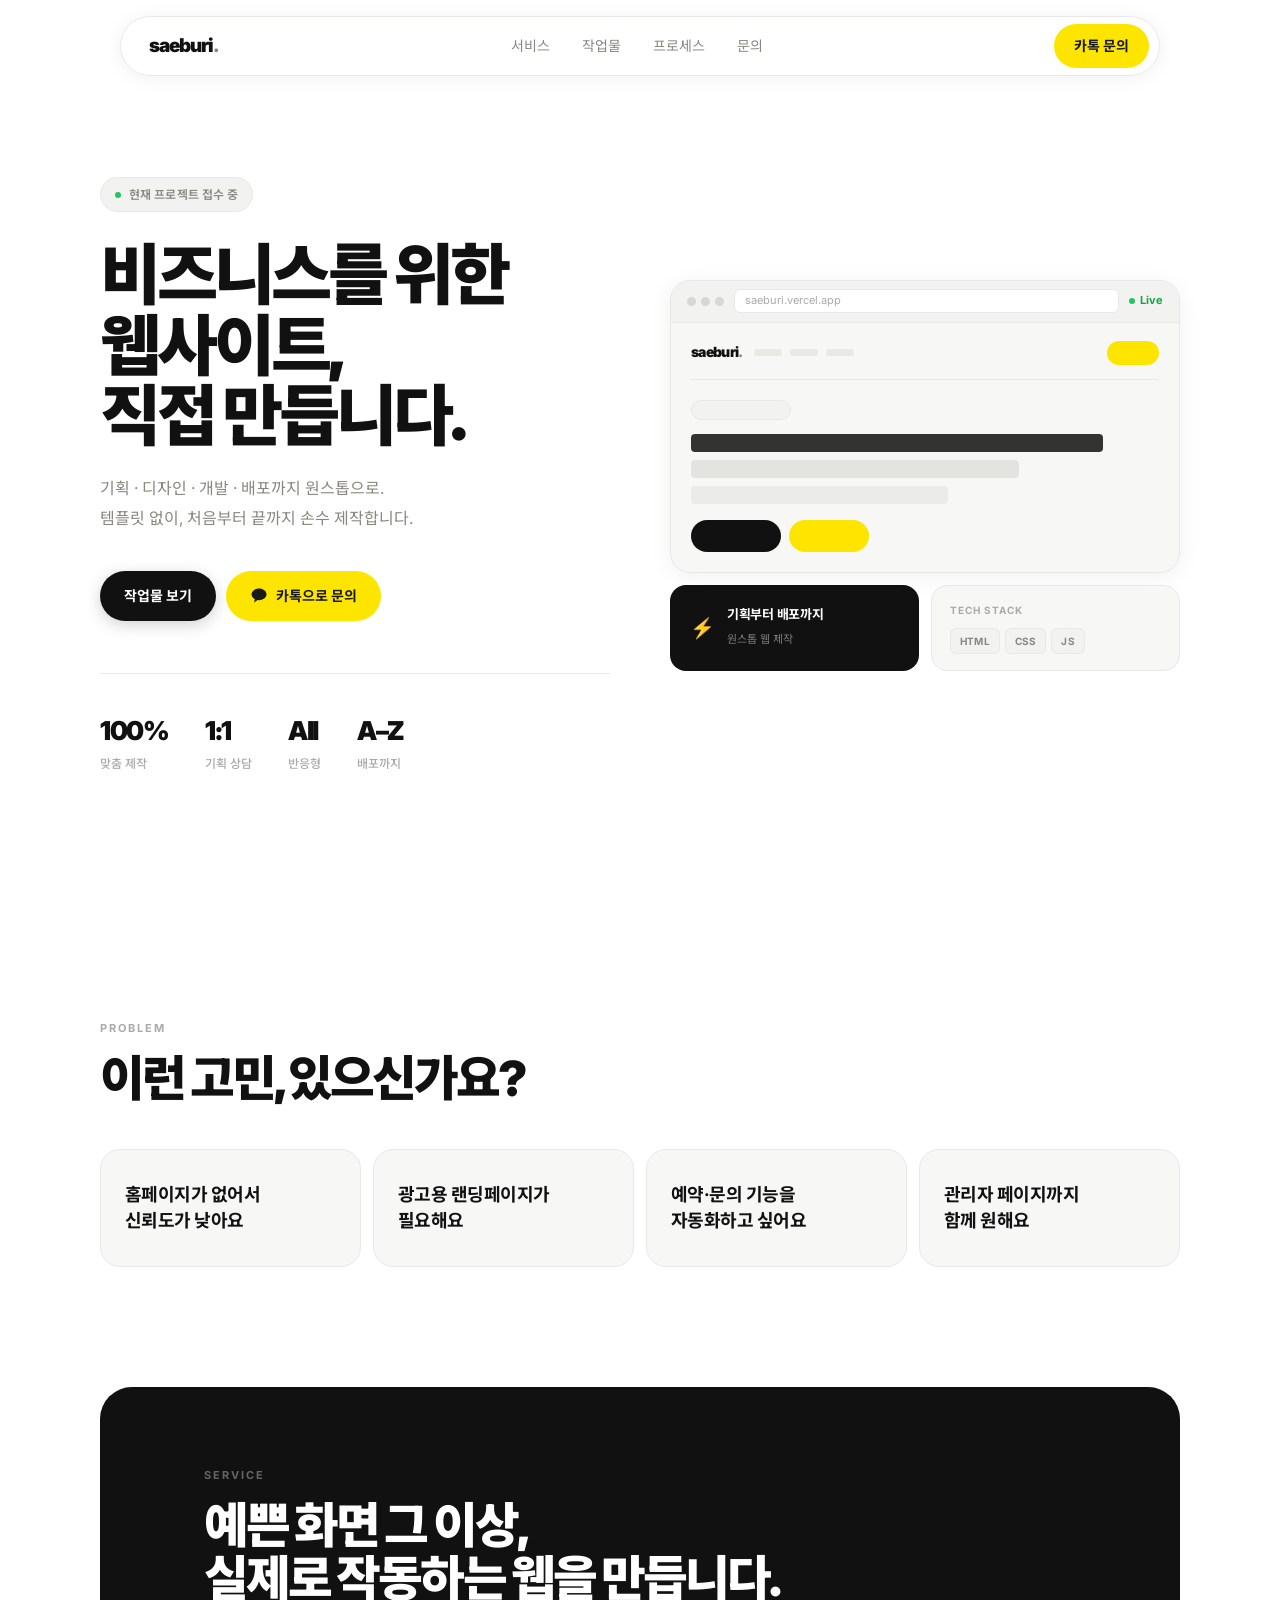
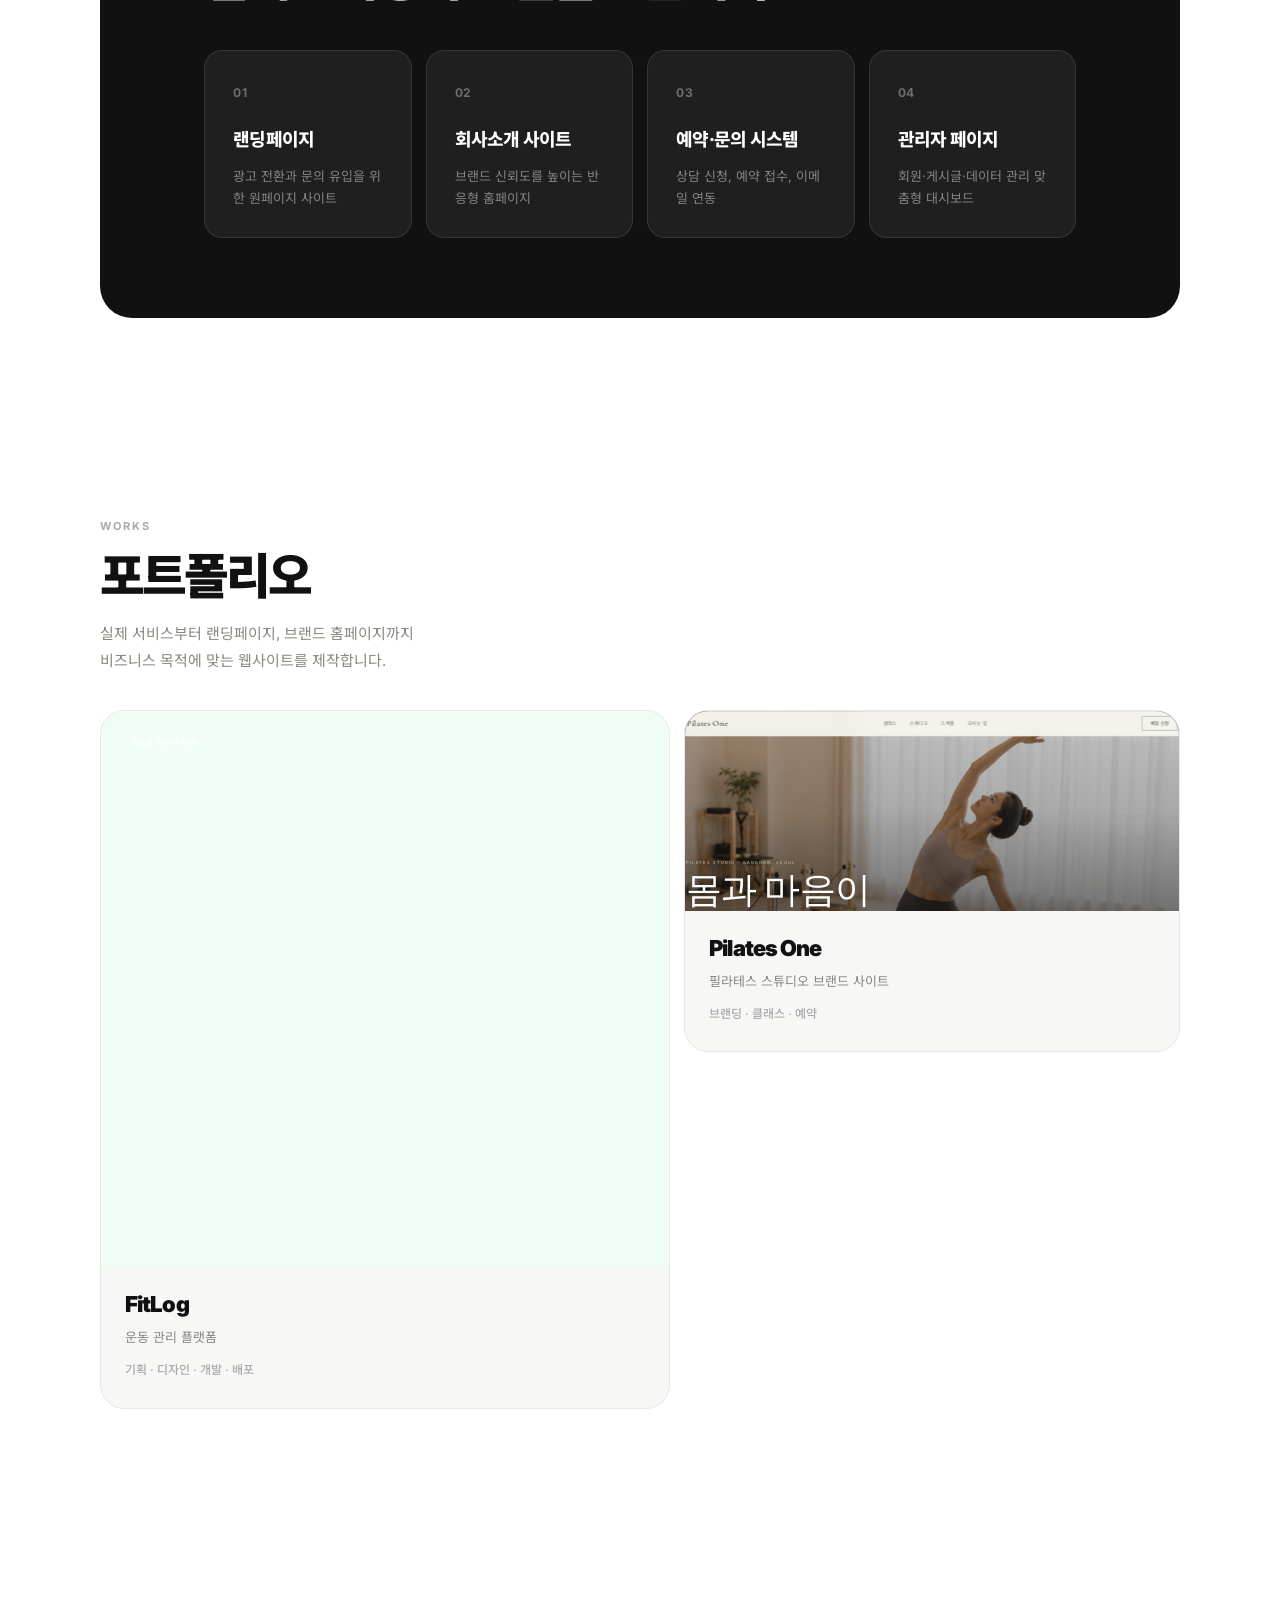
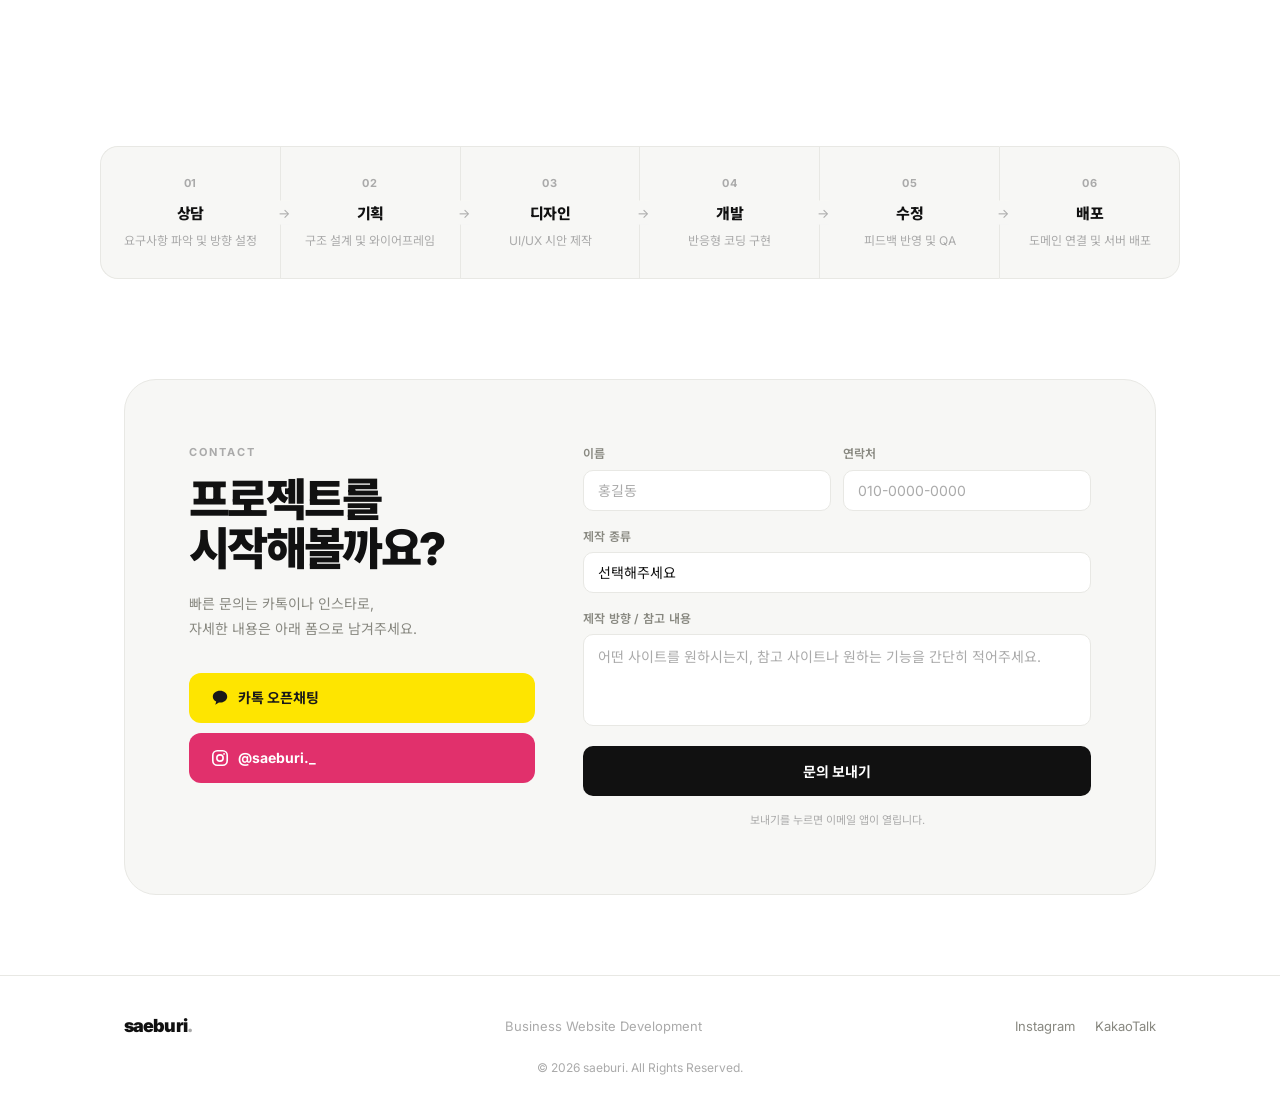
==== commit 94223577: "fix: update tech stack to HTML CSS JS" ====
--- a/index.html
+++ b/index.html
@@ -93,7 +93,7 @@
           <div class="hv-stack-card">
             <span class="hvs-label">Tech Stack</span>
             <div class="hvs-tags">
-              <span>React</span><span>Spring</span><span>SQL</span>
+              <span>HTML</span><span>CSS</span><span>JS</span>
             </div>
           </div>
         </div>
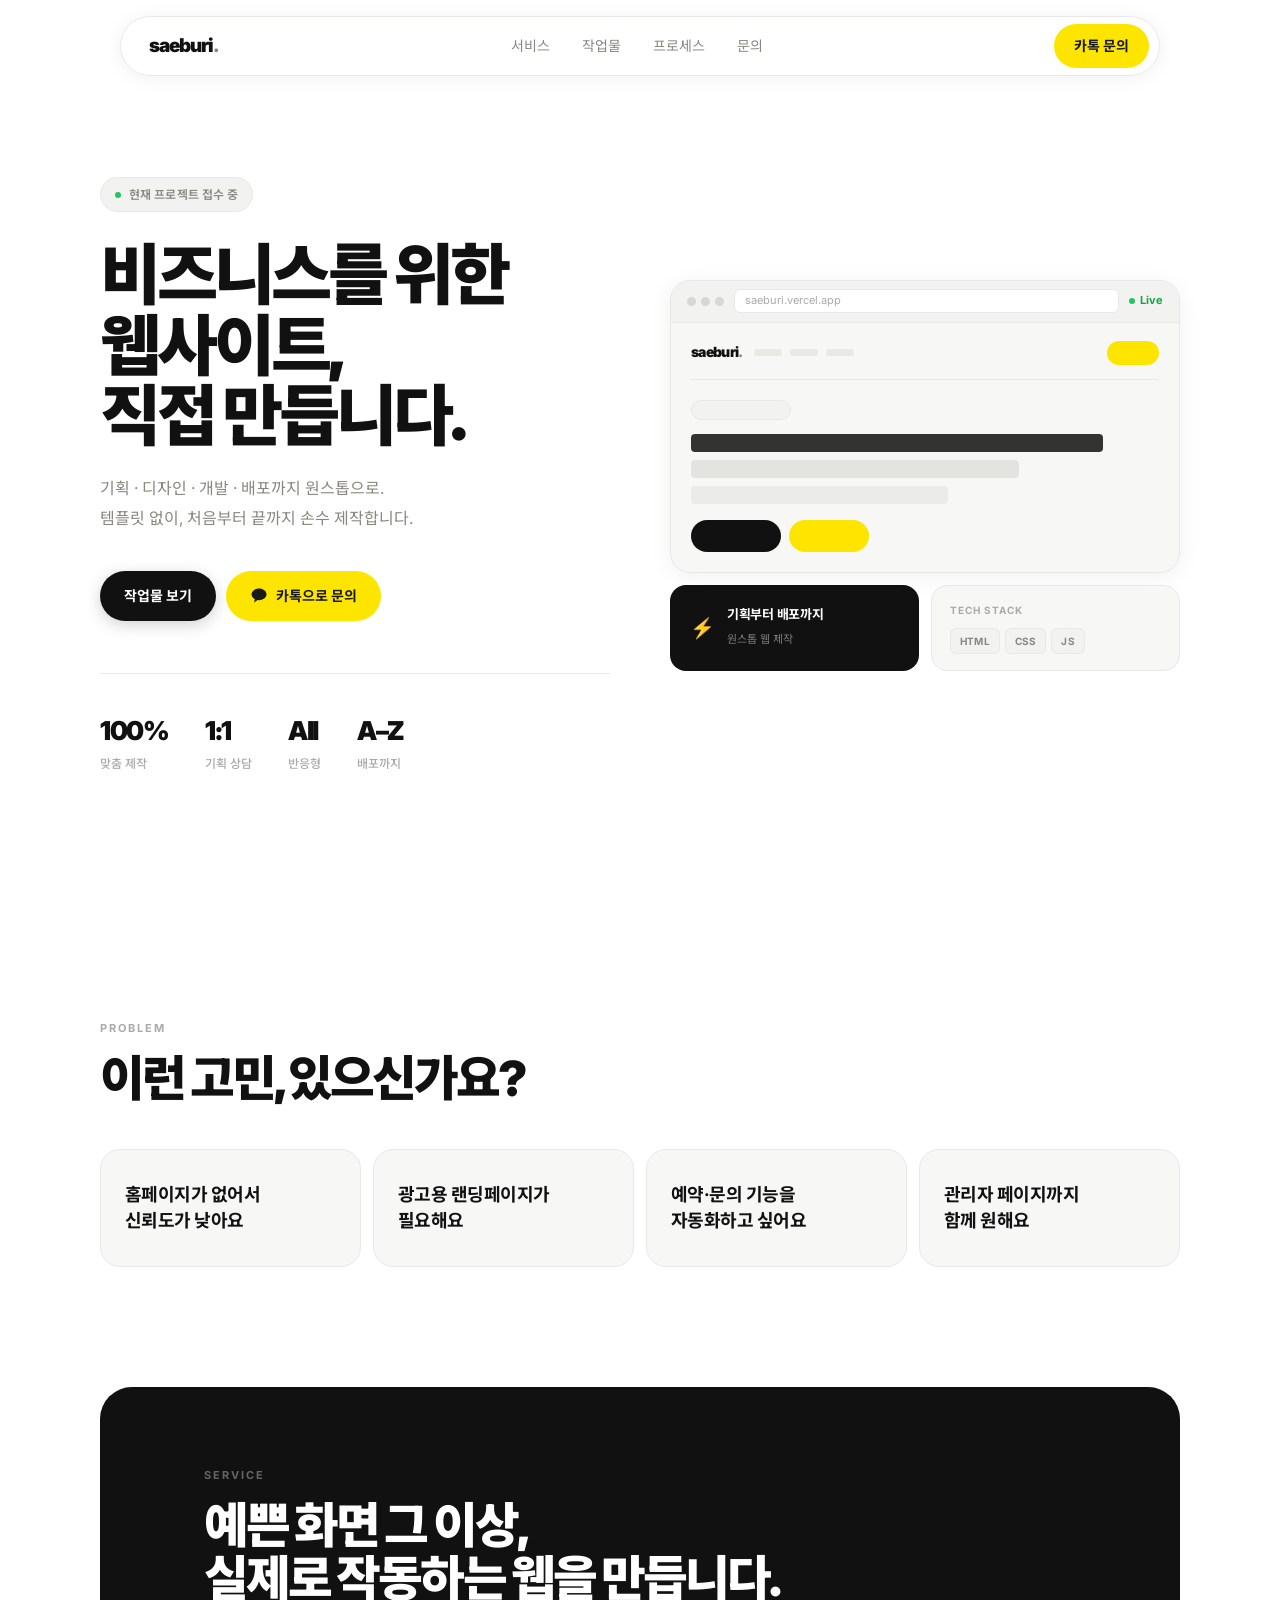
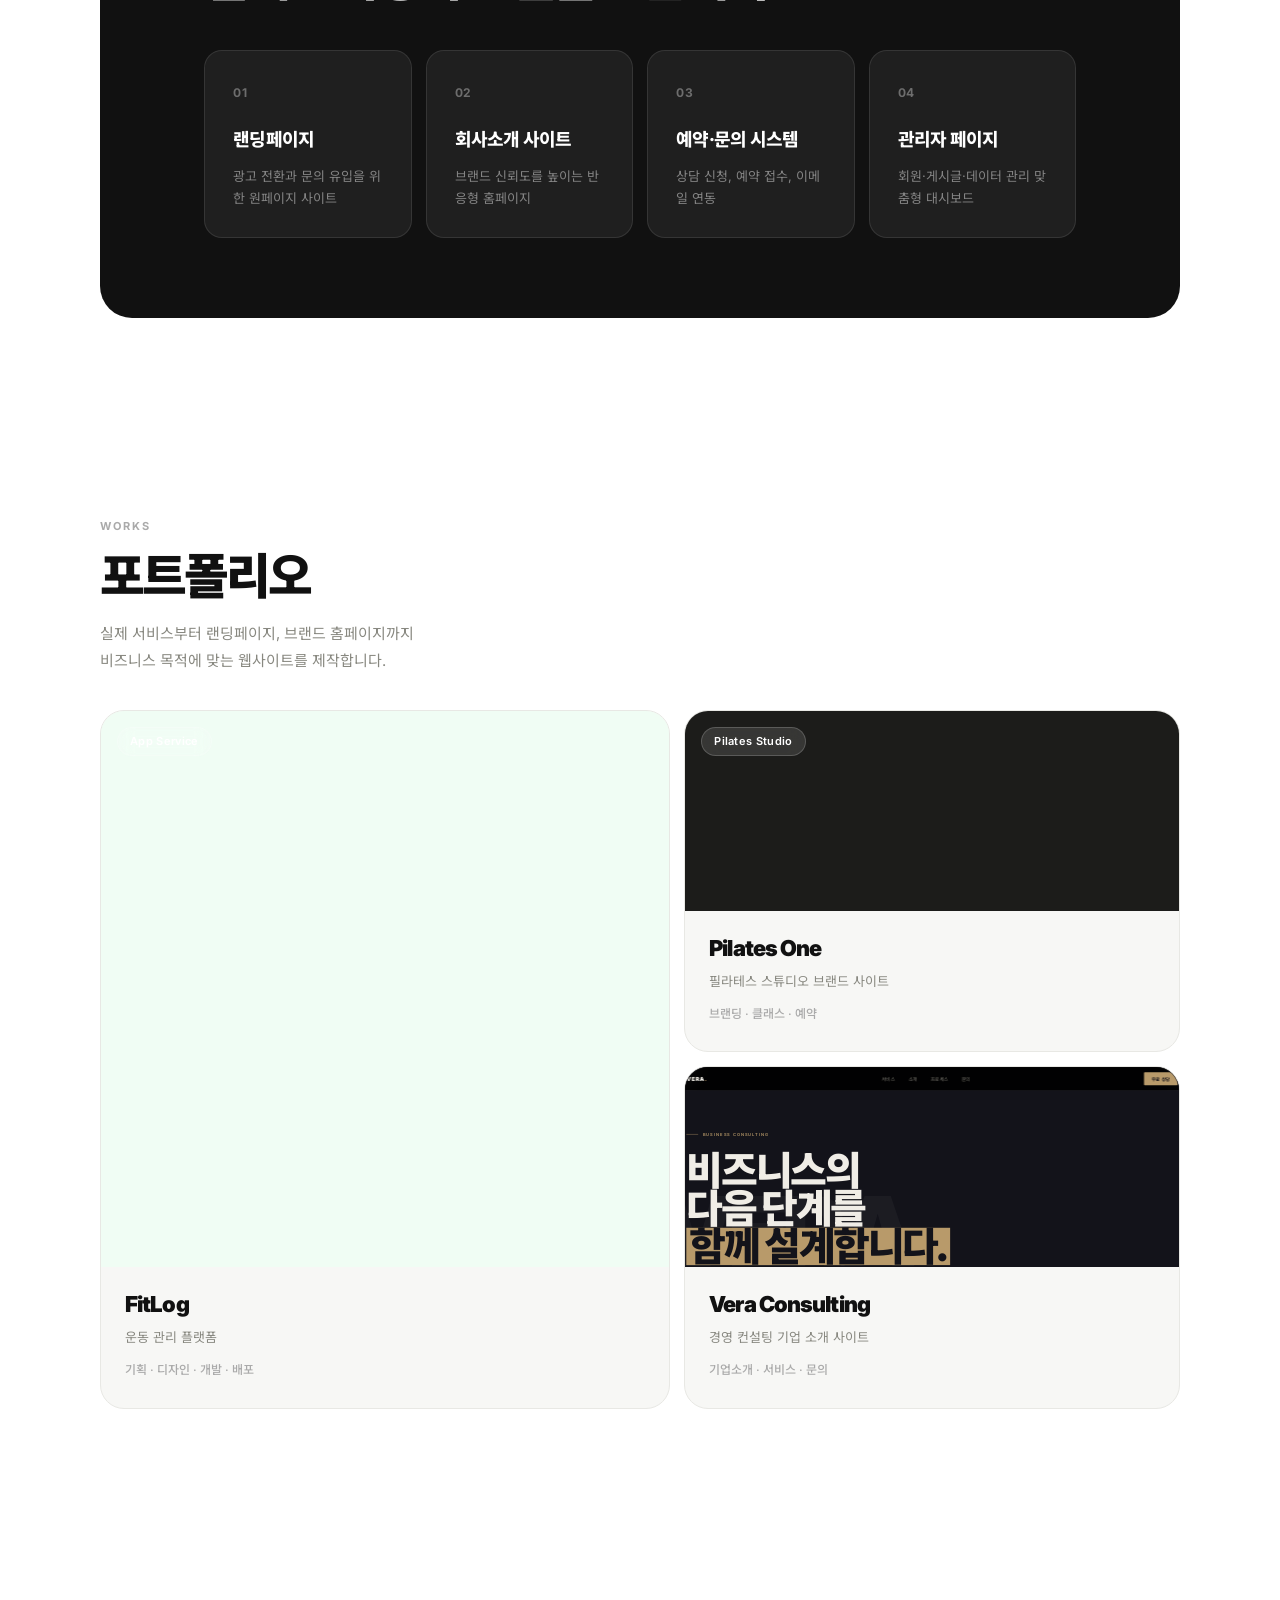
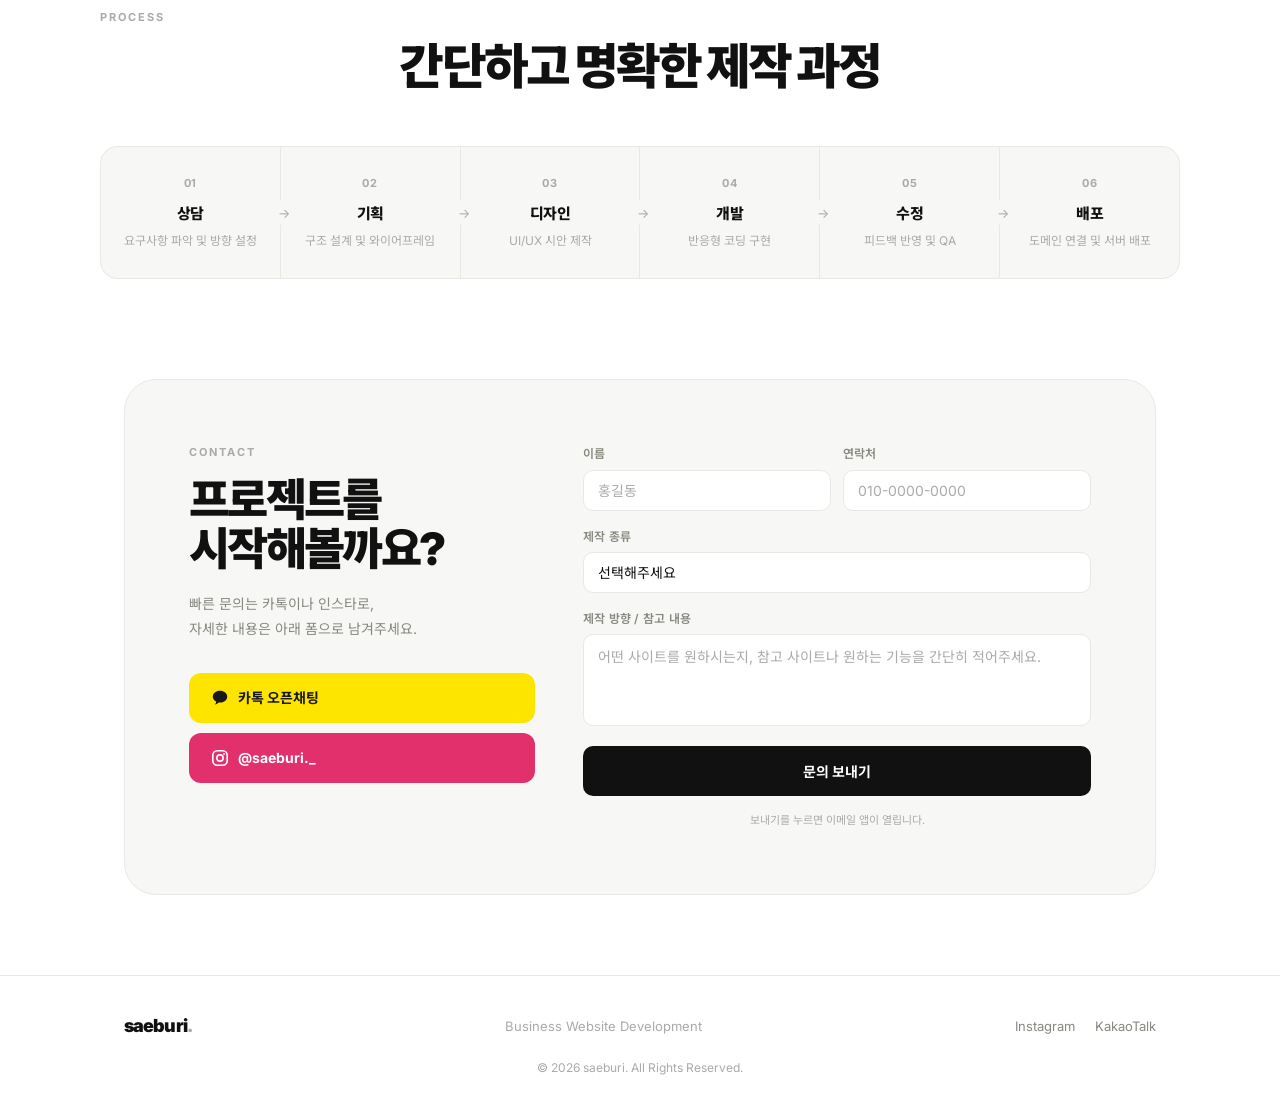
==== commit 972f8967: "feat: link pilates to separate deployment, remove local pilates.html" ====
--- a/index.html
+++ b/index.html
@@ -171,11 +171,11 @@
             </a>
           </article>
           <article class="wk-card">
-            <a href="pilates.html" target="_blank" class="wk-link">
+            <a href="https://pilates-one-iota.vercel.app" target="_blank" class="wk-link">
               <div class="wk-thumb pilates">
                 <div class="wk-badge">Pilates Studio</div>
                 <div class="wk-hover">바로가기 →</div>
-                <iframe src="pilates.html" class="wk-iframe" scrolling="no" tabindex="-1"></iframe>
+                <iframe src="https://pilates-one-iota.vercel.app" class="wk-iframe" scrolling="no" tabindex="-1"></iframe>
               </div>
               <div class="wk-info">
                 <h3>Pilates One</h3>
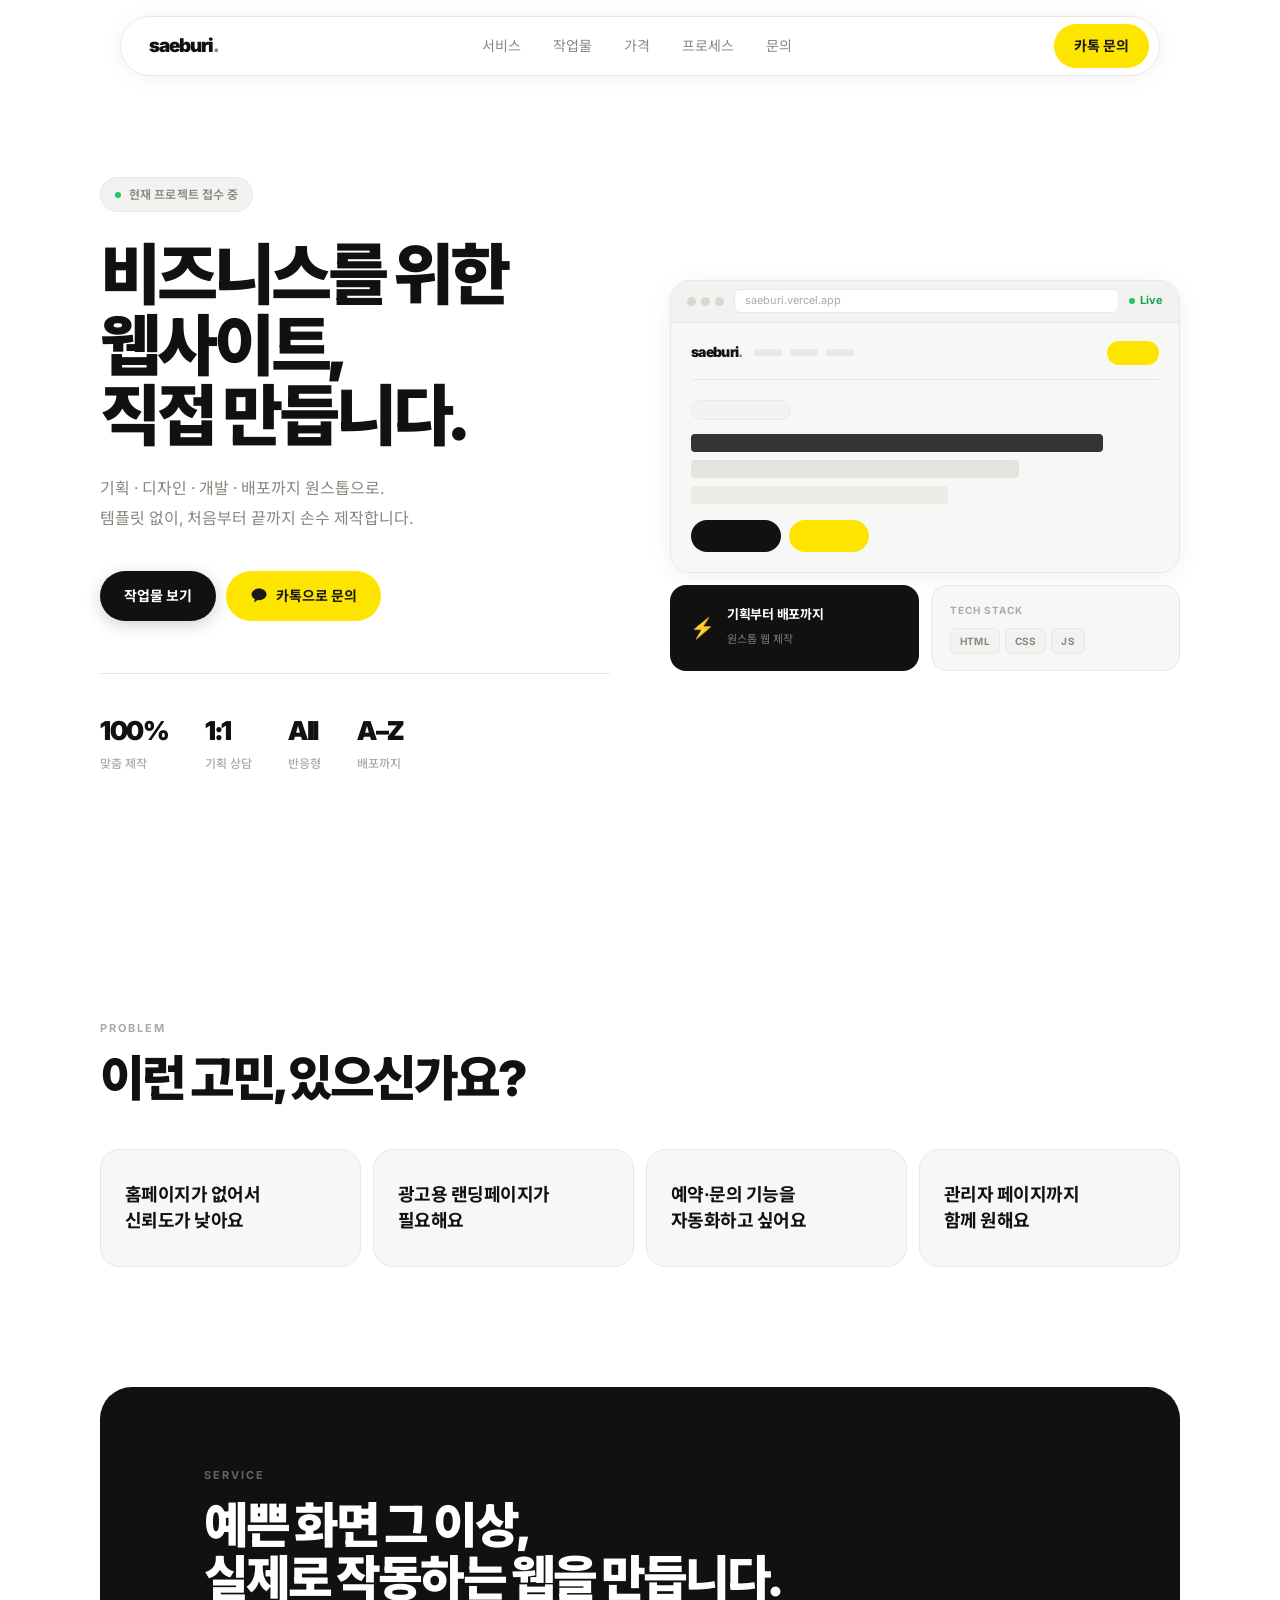
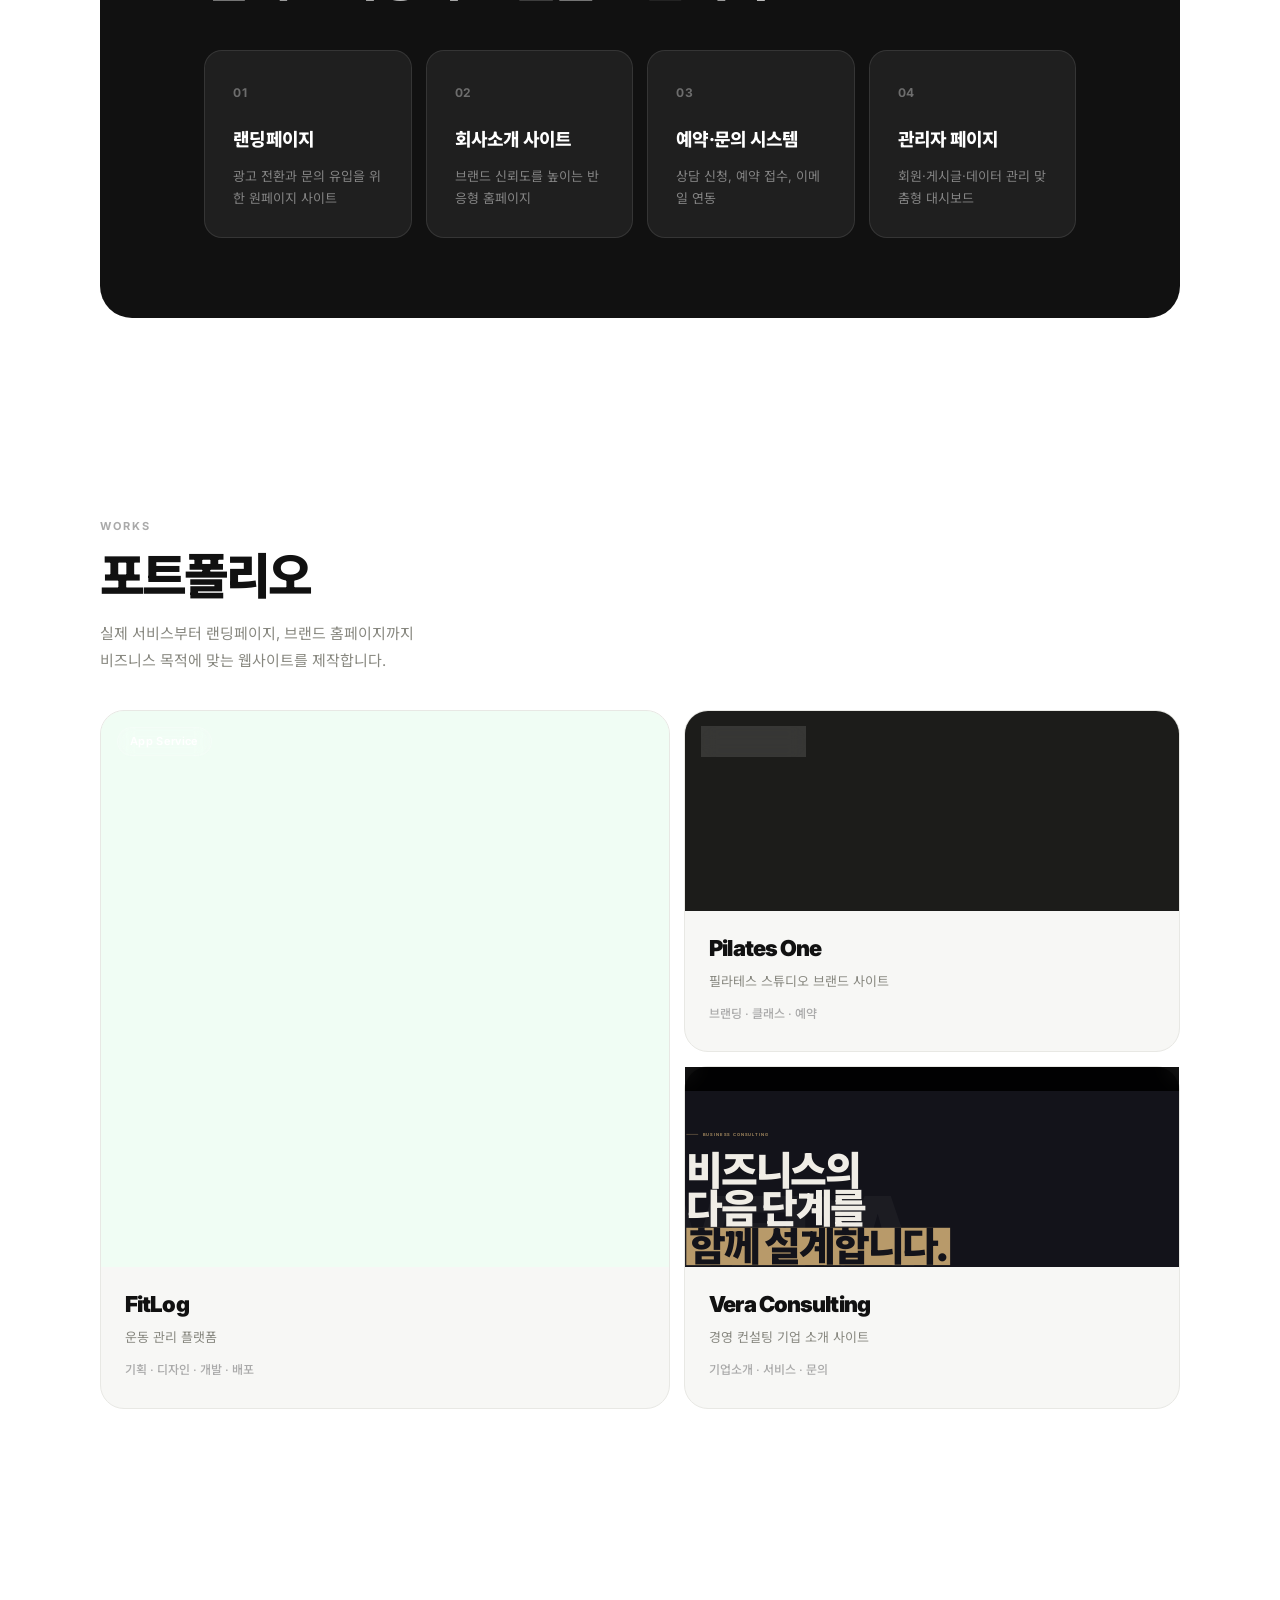
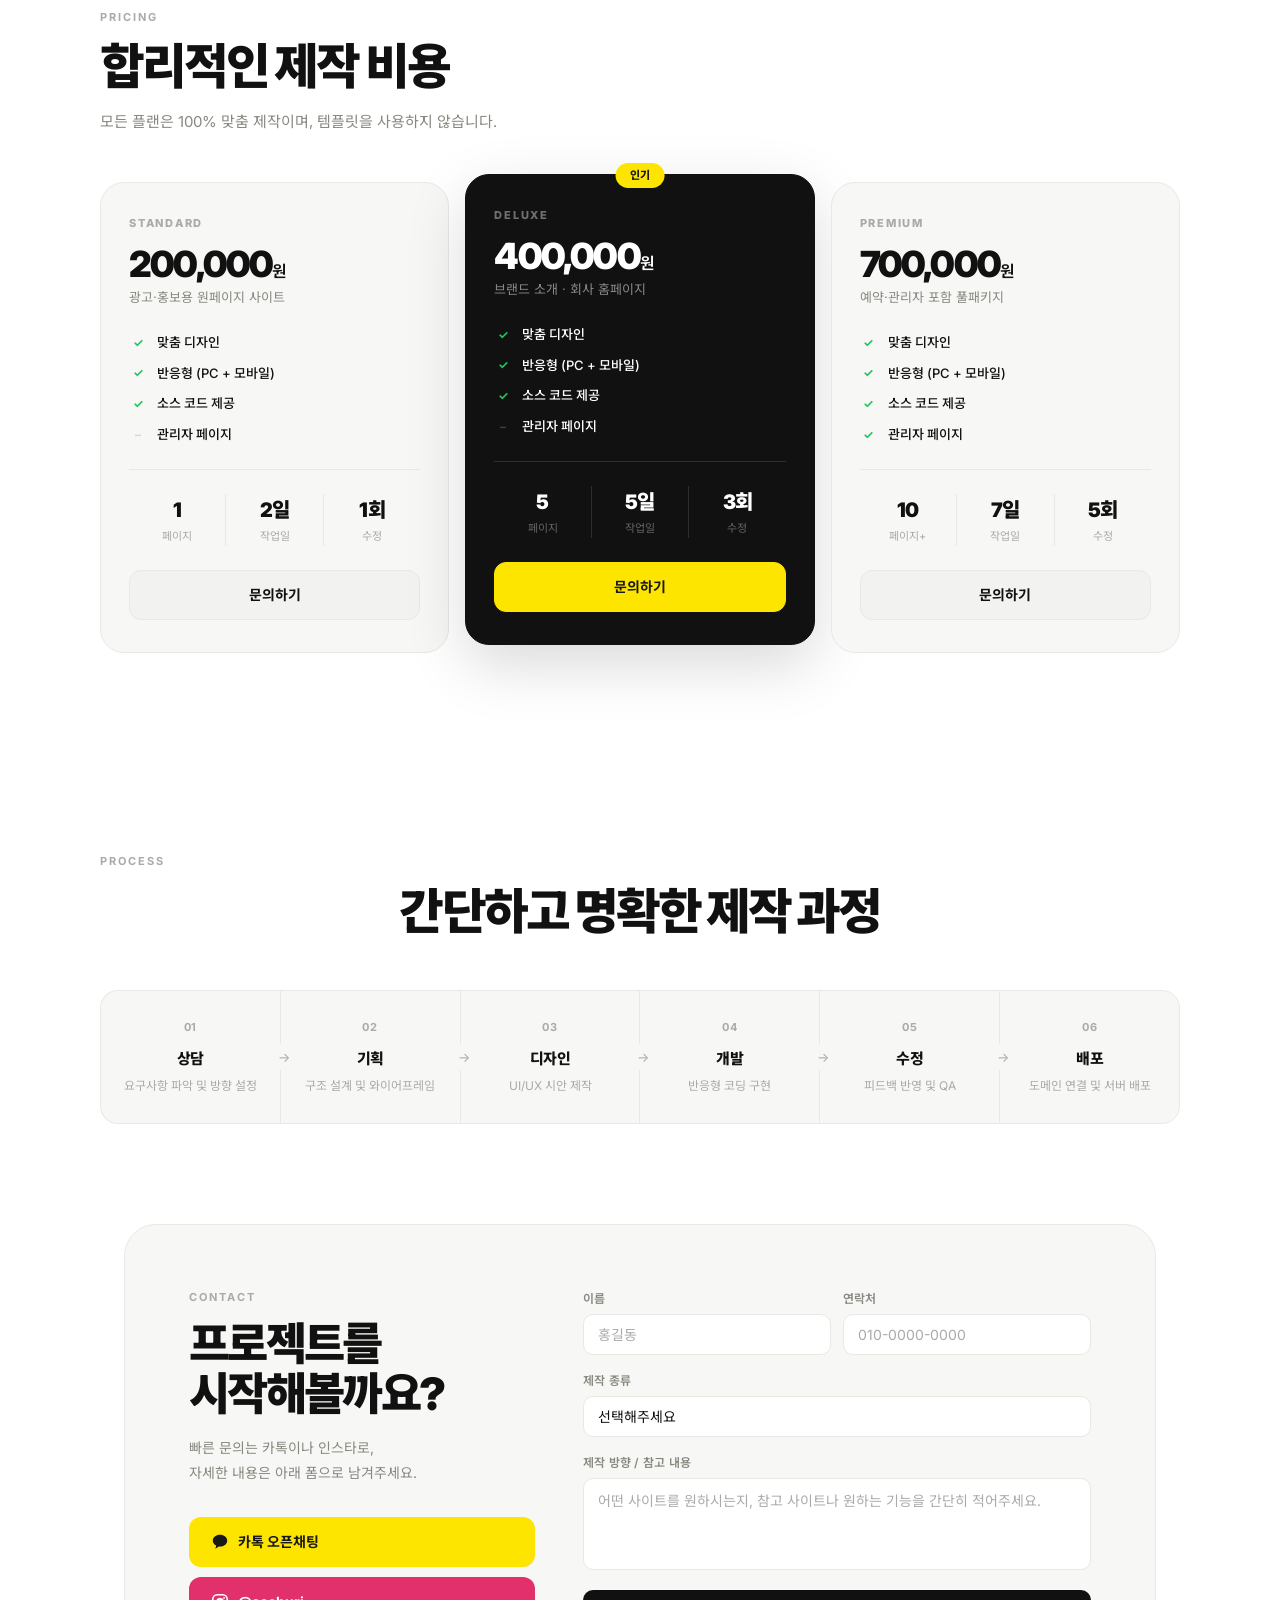
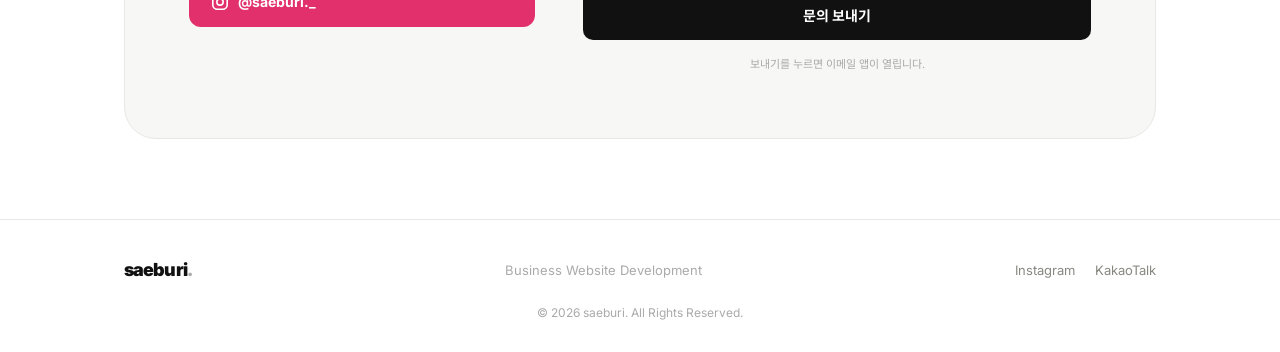
==== commit 411cbdd3: "feat: add pricing section (STANDARD/DELUXE/PREMIUM)" ====
--- a/index.html
+++ b/index.html
@@ -18,6 +18,7 @@
       <ul class="nav-links">
         <li><a href="#service">서비스</a></li>
         <li><a href="#works">작업물</a></li>
+        <li><a href="#pricing">가격</a></li>
         <li><a href="#process">프로세스</a></li>
         <li><a href="#contact">문의</a></li>
       </ul>
@@ -202,6 +203,73 @@
       </div>
     </section>
 
+    <!-- PRICING -->
+    <section id="pricing" class="pricing-section">
+      <div class="wrap">
+        <div class="section-label">Pricing</div>
+        <h2 class="section-title">합리적인 제작 비용</h2>
+        <p class="pricing-desc">모든 플랜은 100% 맞춤 제작이며, 템플릿을 사용하지 않습니다.</p>
+        <div class="pricing-grid">
+
+          <div class="price-card">
+            <div class="price-tier">STANDARD</div>
+            <div class="price-amt">200,000<span>원</span></div>
+            <p class="price-sub">광고·홍보용 원페이지 사이트</p>
+            <ul class="price-list">
+              <li><span class="pi on">✓</span> 맞춤 디자인</li>
+              <li><span class="pi on">✓</span> 반응형 (PC + 모바일)</li>
+              <li><span class="pi on">✓</span> 소스 코드 제공</li>
+              <li><span class="pi off">–</span> 관리자 페이지</li>
+            </ul>
+            <div class="price-meta">
+              <div><b>1</b><span>페이지</span></div>
+              <div><b>2일</b><span>작업일</span></div>
+              <div><b>1회</b><span>수정</span></div>
+            </div>
+            <a href="https://open.kakao.com/o/szGfuDyi" target="_blank" class="price-btn">문의하기</a>
+          </div>
+
+          <div class="price-card popular">
+            <div class="price-popular-badge">인기</div>
+            <div class="price-tier">DELUXE</div>
+            <div class="price-amt">400,000<span>원</span></div>
+            <p class="price-sub">브랜드 소개 · 회사 홈페이지</p>
+            <ul class="price-list">
+              <li><span class="pi on">✓</span> 맞춤 디자인</li>
+              <li><span class="pi on">✓</span> 반응형 (PC + 모바일)</li>
+              <li><span class="pi on">✓</span> 소스 코드 제공</li>
+              <li><span class="pi off">–</span> 관리자 페이지</li>
+            </ul>
+            <div class="price-meta">
+              <div><b>5</b><span>페이지</span></div>
+              <div><b>5일</b><span>작업일</span></div>
+              <div><b>3회</b><span>수정</span></div>
+            </div>
+            <a href="https://open.kakao.com/o/szGfuDyi" target="_blank" class="price-btn">문의하기</a>
+          </div>
+
+          <div class="price-card">
+            <div class="price-tier">PREMIUM</div>
+            <div class="price-amt">700,000<span>원</span></div>
+            <p class="price-sub">예약·관리자 포함 풀패키지</p>
+            <ul class="price-list">
+              <li><span class="pi on">✓</span> 맞춤 디자인</li>
+              <li><span class="pi on">✓</span> 반응형 (PC + 모바일)</li>
+              <li><span class="pi on">✓</span> 소스 코드 제공</li>
+              <li><span class="pi on">✓</span> 관리자 페이지</li>
+            </ul>
+            <div class="price-meta">
+              <div><b>10</b><span>페이지+</span></div>
+              <div><b>7일</b><span>작업일</span></div>
+              <div><b>5회</b><span>수정</span></div>
+            </div>
+            <a href="https://open.kakao.com/o/szGfuDyi" target="_blank" class="price-btn">문의하기</a>
+          </div>
+
+        </div>
+      </div>
+    </section>
+
     <!-- PROCESS -->
     <section id="process" class="process-section">
       <div class="wrap">
--- a/style.css
+++ b/style.css
@@ -524,6 +524,146 @@
 }
 .wk-info p { font-size: 13px; color: var(--muted); }
 
+/* ── PRICING ── */
+.pricing-section { padding: 100px 0; }
+.pricing-desc {
+  font-size: 15px;
+  color: var(--muted);
+  margin-top: -28px;
+  margin-bottom: 48px;
+}
+.pricing-grid {
+  display: grid;
+  grid-template-columns: repeat(3, 1fr);
+  gap: 16px;
+  align-items: start;
+}
+.price-card {
+  background: var(--bg2);
+  border: 1px solid var(--border);
+  border-radius: 24px;
+  padding: 32px 28px;
+  position: relative;
+  transition: transform .25s, box-shadow .25s;
+}
+.price-card:hover { transform: translateY(-6px); box-shadow: 0 16px 48px rgba(0,0,0,.08); }
+.price-card.popular {
+  background: var(--text);
+  border-color: var(--text);
+  color: #fff;
+  transform: translateY(-8px);
+  box-shadow: 0 20px 60px rgba(0,0,0,.15);
+}
+.price-card.popular:hover { transform: translateY(-14px); }
+.price-popular-badge {
+  position: absolute;
+  top: -12px;
+  left: 50%;
+  transform: translateX(-50%);
+  background: var(--kakao);
+  color: var(--kakao-text);
+  font-size: 11px;
+  font-weight: 800;
+  padding: 4px 14px;
+  border-radius: 99px;
+  letter-spacing: .04em;
+}
+.price-tier {
+  font-size: 11px;
+  font-weight: 800;
+  letter-spacing: .16em;
+  color: var(--subtle);
+  margin-bottom: 14px;
+}
+.price-card.popular .price-tier { color: rgba(255,255,255,.4); }
+.price-amt {
+  font-size: 36px;
+  font-weight: 900;
+  letter-spacing: -.05em;
+  margin-bottom: 6px;
+  line-height: 1;
+}
+.price-amt span { font-size: 16px; font-weight: 600; }
+.price-sub {
+  font-size: 13px;
+  color: var(--muted);
+  margin-bottom: 24px;
+  line-height: 1.5;
+}
+.price-card.popular .price-sub { color: rgba(255,255,255,.5); }
+.price-list {
+  list-style: none;
+  display: flex;
+  flex-direction: column;
+  gap: 10px;
+  margin-bottom: 24px;
+  padding-bottom: 24px;
+  border-bottom: 1px solid var(--border);
+}
+.price-card.popular .price-list { border-color: rgba(255,255,255,.12); }
+.price-list li {
+  display: flex;
+  align-items: center;
+  gap: 10px;
+  font-size: 13px;
+  font-weight: 500;
+}
+.pi {
+  font-size: 12px;
+  font-weight: 700;
+  width: 18px;
+  text-align: center;
+  flex-shrink: 0;
+}
+.pi.on { color: #22c55e; }
+.pi.off { color: var(--border2); }
+.price-card.popular .pi.off { color: rgba(255,255,255,.2); }
+.price-meta {
+  display: flex;
+  gap: 0;
+  margin-bottom: 24px;
+}
+.price-meta div {
+  flex: 1;
+  display: flex;
+  flex-direction: column;
+  gap: 2px;
+  text-align: center;
+}
+.price-meta div:not(:last-child) {
+  border-right: 1px solid var(--border);
+}
+.price-card.popular .price-meta div:not(:last-child) { border-color: rgba(255,255,255,.12); }
+.price-meta b {
+  font-size: 20px;
+  font-weight: 900;
+  letter-spacing: -.04em;
+}
+.price-meta span {
+  font-size: 11px;
+  color: var(--subtle);
+}
+.price-card.popular .price-meta span { color: rgba(255,255,255,.35); }
+.price-btn {
+  display: block;
+  text-align: center;
+  background: var(--surface);
+  border: 1px solid var(--border);
+  color: var(--text);
+  font-size: 14px;
+  font-weight: 700;
+  padding: 13px;
+  border-radius: 12px;
+  transition: background .2s, transform .2s;
+}
+.price-btn:hover { background: var(--border); transform: translateY(-1px); }
+.price-card.popular .price-btn {
+  background: var(--kakao);
+  border-color: var(--kakao);
+  color: var(--kakao-text);
+}
+.price-card.popular .price-btn:hover { opacity: .9; }
+
 /* ── PROCESS ── */
 .process-section { padding: 100px 0; }
 .process-list {
